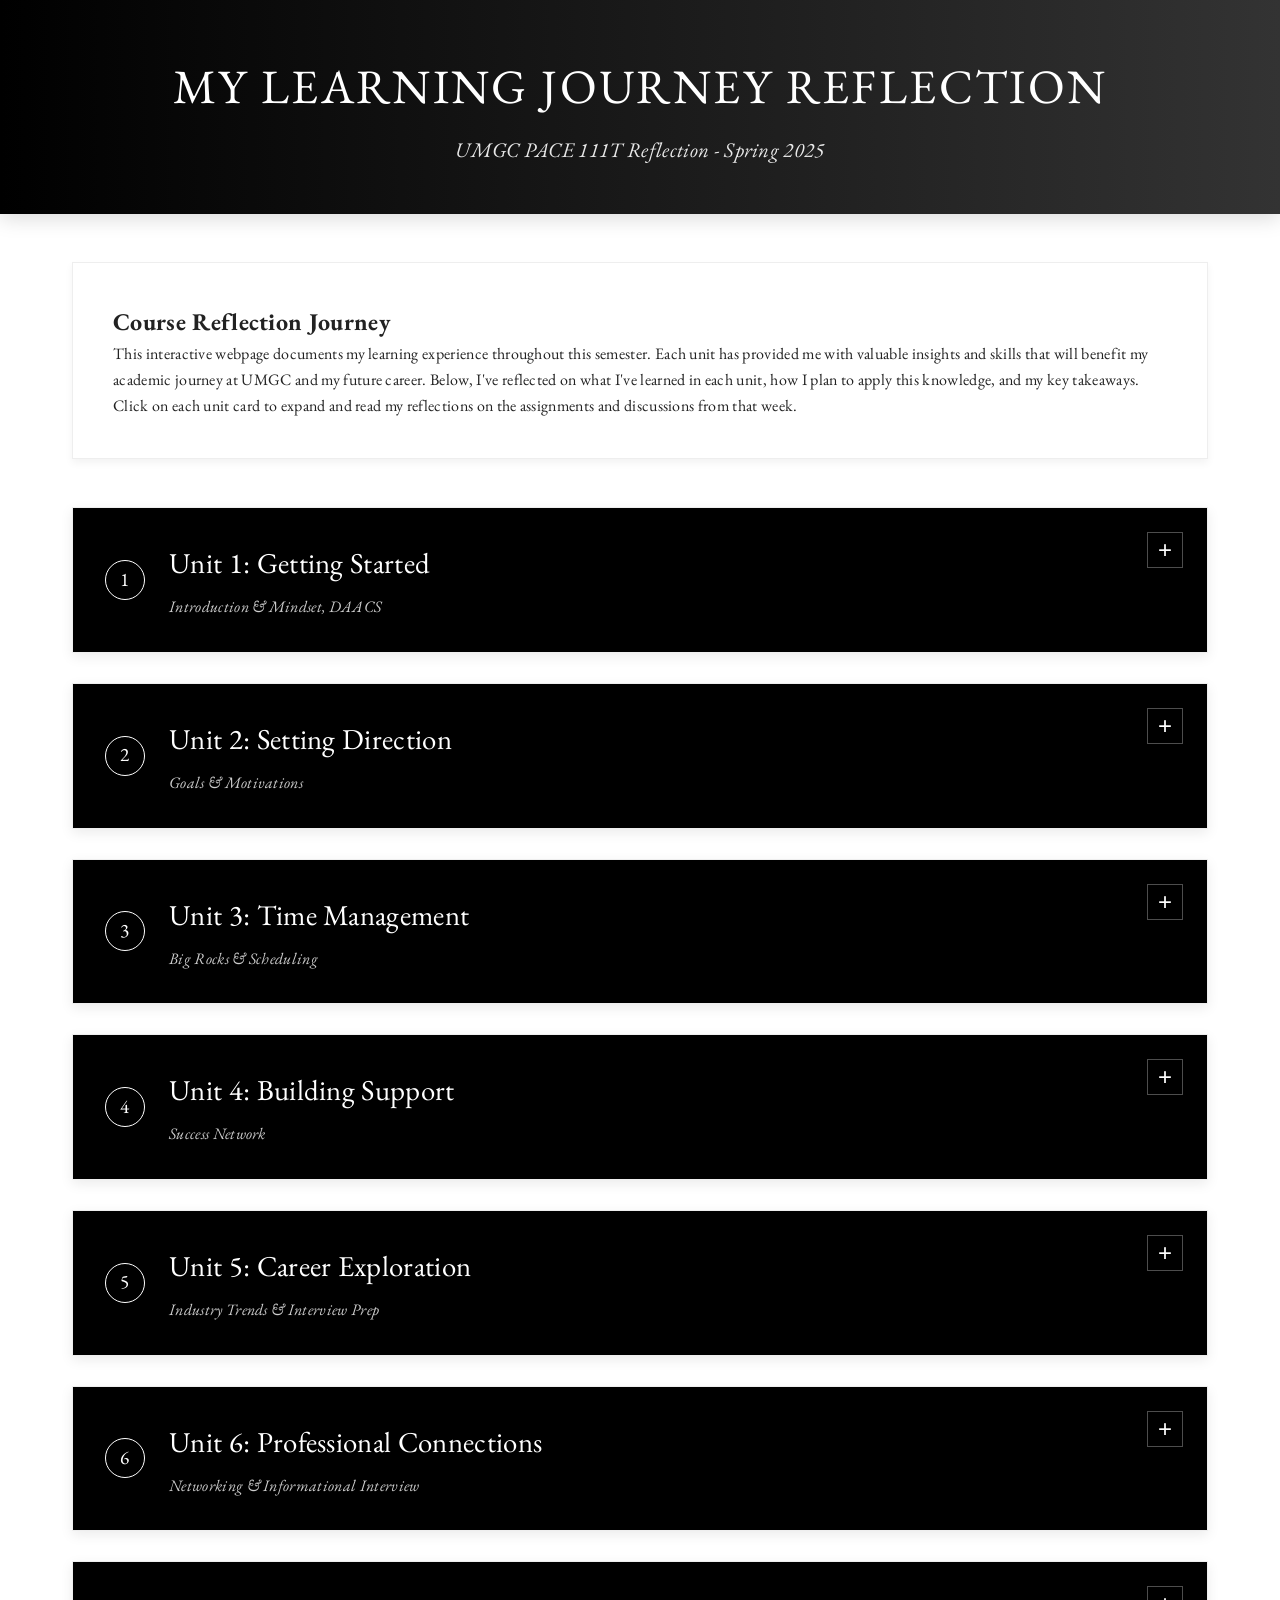
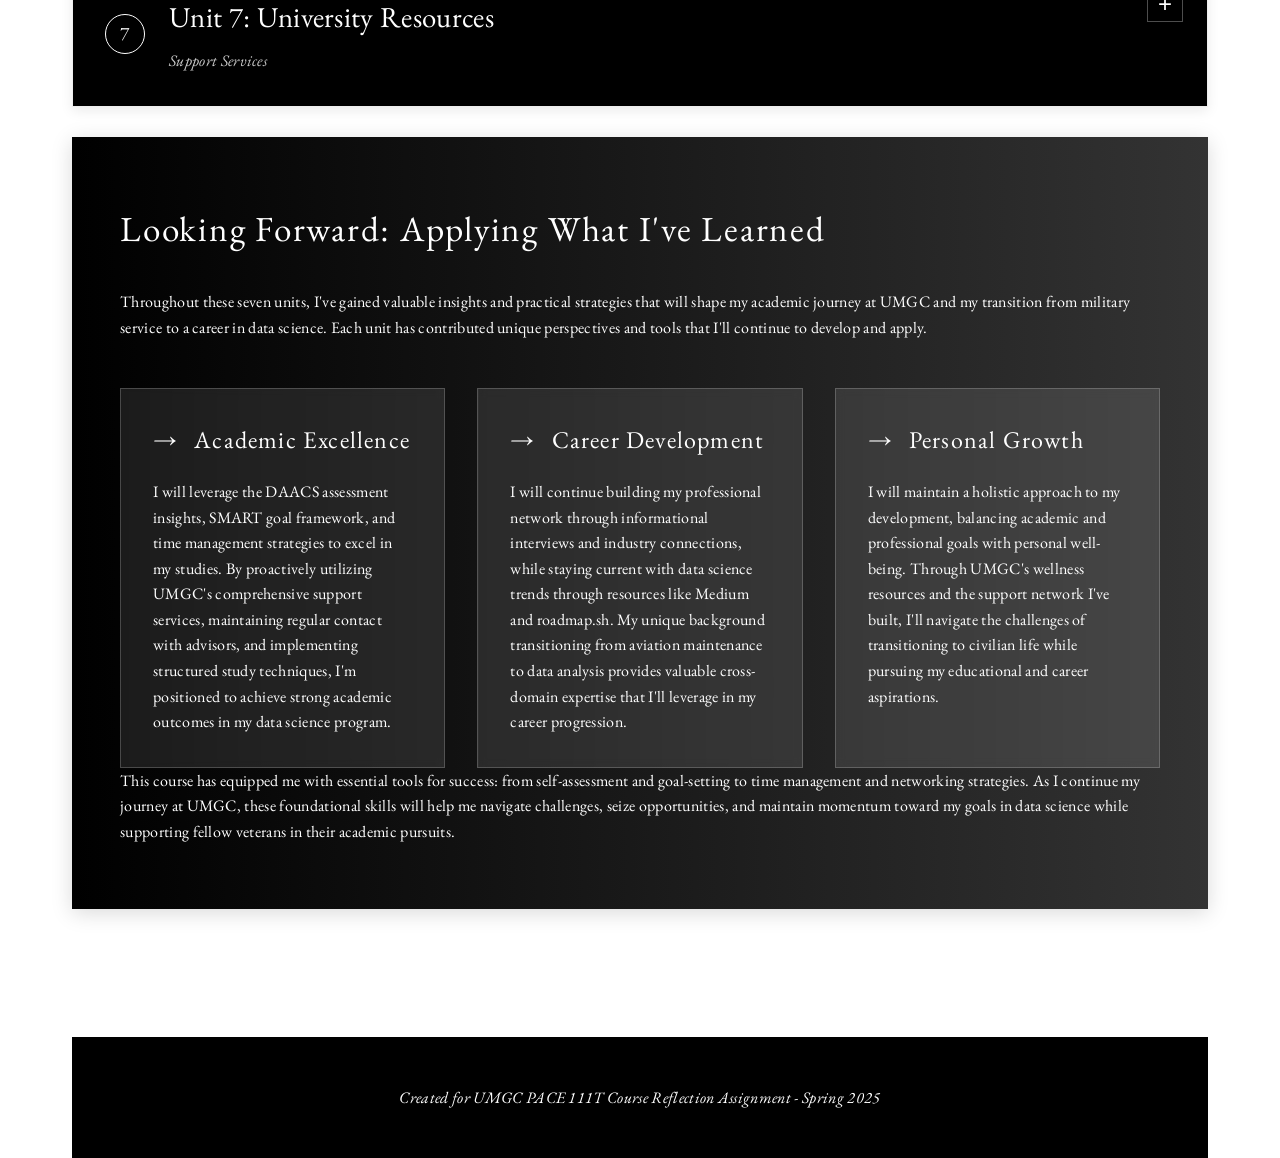
==== index.html @ e4b4580d "REWROTE UNITS 6 , 7 AND CONCLUSION" ====
<!DOCTYPE html>
<html lang="en">
<head>
    <meta charset="UTF-8">
    <meta name="viewport" content="width=device-width, initial-scale=1.0">
    <title>My Learning Journey Reflection</title>
    <link rel="stylesheet" href="styles.css">
    <link rel="stylesheet" href="https://fonts.googleapis.com/css2?family=EB+Garamond:ital,wght@0,400;0,500;0,600;1,400;1,500&display=swap">
</head>
<body>
    <header>
        <div class="container">
            <h1>My Learning Journey Reflection</h1>
            <p class="subtitle">UMGC PACE 111T Reflection - Spring 2025</p>
        </div>
    </header>
    
    <div class="container">
        <section class="intro">
            <h2>Course Reflection Journey</h2>
            <p>This interactive webpage documents my learning experience throughout this semester. Each unit has provided me with valuable insights and skills that will benefit my academic journey at UMGC and my future career. Below, I've reflected on what I've learned in each unit, how I plan to apply this knowledge, and my key takeaways.</p>
            <p>Click on each unit card to expand and read my reflections on the assignments and discussions from that week.</p>
        </section>
        
        <div class="unit-container">
            <!-- Unit 1 -->
            <div class="unit-card">
                <div class="unit-header">
                    <div class="unit-header-content">
                        <div class="unit-icon">1</div>
                        <div>
                            <h2 class="unit-title">Unit 1: Getting Started</h2>
                            <p class="unit-subtitle">Introduction & Mindset, DAACS</p>
                        </div>
                    </div>
                    <button class="unit-toggle">+</button>
                </div>
                <div class="unit-content">
                    <div class="reflection-section">
                        <h4>What Did I Learn?</h4>
                        <p>In Unit 1, I was introduced to the concept of self-regulated learning through the DAACS assessment. As a Navy veteran transitioning to civilian life and a new career as a data analyst, this assessment provided valuable insights into my learning strengths and areas for improvement. I discovered that while I excel at creating a distraction-free study environment, I face challenges with time management, help-seeking, and test anxiety.</p>
                        <p>My DAACS report highlighted how my military background influenced my approach to learning. After 23 years in the Navy as an Aviation Machinists Mate, I developed a habit of operating under pressure and prioritizing others' needs over my own. This assessment helped me understand that what worked in a high-tempo military environment might not be the most effective approach for academic success.</p>
                        <p>The mindset discussion revealed that I possess a strong growth mindset in many areas, particularly in my professional capabilities, but also showed how my background as a non-native English speaker sometimes affects my confidence in academic settings.</p>
                    </div>
                    
                    <div class="reflection-section">
                        <h4>How Will I Use This Moving Forward?</h4>
                        <p>Moving forward, I plan to leverage the DAACS assessment results as a roadmap for improving my academic strategies. Now that I understand my strengths and weaknesses, I can take specific actions to address areas needing development:</p>
                        <ul>
                            <li>For help-seeking, I'll practice overcoming my reluctance to ask questions by reminding myself that seeking assistance isn't a burden but can actually benefit both myself and others. I'll use the resources UMGC provides, such as tutoring services and the Effective Writing Center.</li>
                            <li>For time management, I'll implement structured planning using the techniques suggested in the DAACS resources, including creating consistent study schedules and prioritizing assignments based on importance and deadline.</li>
                            <li>For test anxiety, I'll utilize relaxation techniques before and during high-stress situations and focus on consistent preparation rather than last-minute cramming.</li>
                        </ul>
                    </div>
                    
                    <div class="key-takeaway">
                        <h5 class="key-takeaway-title">Key Takeaways</h5>
                        <ul>
                            <li>Self-awareness is the foundation of personal growth. The DAACS assessment provided objective feedback that helped me see patterns in my learning behaviors that I might not have recognized on my own.</li>
                            <li>My background in the Navy gave me valuable skills like problem-solving and persistence, but also created habits that may need adjustment in an academic environment.</li>
                            <li>As I mentioned in my introduction post, my approach to troubleshooting aircraft engines—breaking down complex problems into manageable parts—can be applied to my academic journey. Just as I would "take a step back, assess the situation, and figure out how everything was supposed to come together" when faced with mechanical issues, I can apply this same methodical approach to overcoming learning challenges.</li>
                            <li>The path from military service to data science represents not just a career change but an opportunity to combine my technical expertise with new academic knowledge in ways that align with my natural curiosity and problem-solving abilities.</li>
                            <li>I recognize that this self-assessment is not just about identifying weaknesses but about building on my existing strengths to create a solid foundation for success at UMGC and in my data science career.</li>
                        </ul>
                    </div>
                </div>
            </div>
            
            <!-- Unit 2 -->
            <div class="unit-card">
                <div class="unit-header">
                    <div class="unit-header-content">
                        <div class="unit-icon">2</div>
                        <div>
                            <h2 class="unit-title">Unit 2: Setting Direction</h2>
                            <p class="unit-subtitle">Goals & Motivations</p>
                        </div>
                    </div>
                    <button class="unit-toggle">+</button>
                </div>
                <div class="unit-content">
                    <div class="reflection-section">
                        <h4>What Did I Learn?</h4>
                        <p>In Unit 2, I delved into the process of setting effective goals and understanding my core motivations. Through creating SMART goals (Specific, Measurable, Achievable, Relevant, and Time-bound), I learned how to transform vague aspirations into concrete, actionable plans. This exercise helped me identify my core values—Purpose, Happiness, Wisdom, Achievement, and Creativity—which serve as the foundation for my personal and professional decisions.</p>
                        <p>I discovered that my motivation stems from multiple sources. For my academic goals, my family—particularly my wife and children—provides significant inspiration, as I want to create a better future for them. For my professional development goals, my transition from aviation mechanics to data analysis represents an opportunity to apply my existing work ethic to a new field. And for my personal growth goals, I recognized the need to invest in myself after decades of prioritizing others during my Naval service.</p>
                        <p>Creating action items for each goal taught me the importance of breaking down larger objectives into manageable steps. For instance, establishing a weekly study schedule, researching certification options, and setting up meditation reminders are all concrete actions that support my broader ambitions.</p>
                    </div>
                    
                    <div class="reflection-section">
                        <h4>How Will I Use This Moving Forward?</h4>
                        <p>Moving forward, I plan to implement the SMART goal framework for all significant objectives in my academic, professional, and personal life:</p>
                        <ul>
                            <li>I'll continue to follow the academic SMART goal of completing 18 credits toward my Data Science degree over the next 12 months, using the specific weekly planning system I established.</li>
                            <li>I'll pursue the professional development goal of completing the Google Analytics certification, dedicating three hours weekly to this endeavor to enhance my data analysis capabilities.</li>
                            <li>I'll maintain my personal growth goal of daily meditation and mindfulness reading to ensure I'm cultivating self-care practices that support my overall well-being.</li>
                        </ul>
                        <p>I'll revisit these goals regularly, perhaps monthly, to assess my progress and make adjustments as needed. The action items I created will serve as my roadmap, helping me stay on track even when faced with competing priorities.</p>
                    </div>
                    
                    <div class="key-takeaway">
                        <h5 class="key-takeaway-title">Key Takeaways</h5>
                        <ul>
                            <li>The SMART framework transforms abstract aspirations into tangible plans with clear metrics for success. This structure is particularly valuable for someone like me who is transitioning from military service—where goals were often externally imposed—to civilian life where I must set and pursue my own objectives.</li>
                            <li>My goals across different life domains are interconnected. Academic success supports career advancement, which provides for my family, while personal well-being enables sustained performance in both academic and professional areas.</li>
                            <li>The action items are just as important as the goals themselves. Without specific implementation plans, even the best-formulated goals remain unrealized. The concrete steps I outlined for each goal create accountability and a clear path forward.</li>
                            <li>My values of achievement and purpose are deeply connected to my family's well-being and my professional growth, while wisdom and happiness relate more to my personal development needs after years of service.</li>
                            <li>The transition from military to civilian life represents not just a career change but an opportunity to recalibrate my approach to goal-setting and personal development, balancing external achievements with internal growth.</li>
                        </ul>
                        <p>This unit helped me understand that effective goal-setting isn't just about determining what I want to accomplish, but about aligning those objectives with my core values and creating systematic plans for achievement.</p>
                    </div>
                </div>
            </div>
            
            <!-- Unit 3 -->
            <div class="unit-card">
                <div class="unit-header">
                    <div class="unit-header-content">
                        <div class="unit-icon">3</div>
                        <div>
                            <h2 class="unit-title">Unit 3: Time Management</h2>
                            <p class="unit-subtitle">Big Rocks & Scheduling</p>
                        </div>
                    </div>
                    <button class="unit-toggle">+</button>
                </div>
                <div class="unit-content">
                    <div class="reflection-section">
                        <h4>What Did I Learn?</h4>
                        <p>In Unit 3, I gained critical insights into how I allocate my time and learned practical strategies for prioritizing what truly matters. Through the time tracking exercise, I discovered discrepancies between how I thought I spent my time versus my actual time usage. The most revealing insights were that I spent an hour more sleeping than estimated, skipped my planned exercise hour entirely, spent one hour less with family, and devoted an hour more to schoolwork than anticipated.</p>
                        <p>This unit introduced me to the concept of "big rocks" - the most important priorities that should be placed first in our schedules before less significant tasks fill the gaps. This metaphor resonated deeply with my military experience. As I shared in my discussion post about managing multiple aircraft engine repairs during deployment, I've faced situations where identifying and focusing on "big rocks" was mission-critical. The parallel between prioritizing engine repairs on a ship and managing academic, professional, and personal commitments became clear.</p>
                        <p>I also learned practical scheduling techniques by creating a weekly calendar that visualized my time commitments. This visual representation helped me see where my time was going and identify opportunities to better align my time allocation with my stated priorities of family, schoolwork, and exercise.</p>
                    </div>
                    
                    <div class="reflection-section">
                        <h4>How Will I Use This Moving Forward?</h4>
                        <p>Moving forward, I plan to implement several strategies based on what I learned in Unit 3:</p>
                        <ul>
                            <li>I'll adjust my sleep schedule to wake up at 5 AM instead of 6 AM, freeing up an hour for exercise that I previously neglected despite identifying it as a top-three priority.</li>
                            <li>I'll expand my use of planning tools beyond just work-related Outlook scheduling to include all areas of my life, ensuring that my "big rocks" of family time, schoolwork, and exercise are scheduled first.</li>
                            <li>I'll apply the prioritization techniques I used during high-pressure military situations to my academic and personal life. Just as I strategically allocated resources when faced with multiple engine repairs, I'll focus my energy on high-impact academic tasks first, while finding ways to manage routine responsibilities efficiently.</li>
                            <li>I'll conduct regular time audits (similar to the exercise in this unit) to ensure my actual time usage aligns with my priorities, making adjustments as needed to maintain alignment between my stated values and how I spend my hours.</li>
                        </ul>
                    </div>
                    
                    <div class="key-takeaway">
                        <h5 class="key-takeaway-title">Key Takeaways</h5>
                        <ul>
                            <li>Time management isn't just about efficiency—it's about intentionality. As I wrote in my reflection, time management means "balancing priorities to ensure that I allocate my resources (primarily time and energy) in a way that aligns with both immediate responsibilities and long-term goals."</li>
                            <li>The discrepancies between estimated and actual time spent on activities reveal unconscious patterns that may work against my stated priorities. Awareness of these patterns is the first step toward meaningful change.</li>
                            <li>My military experience provided valuable lessons in prioritization that I can apply to civilian life. The strategies I used during that challenging week with multiple engine repairs—focused resource allocation, seeking external support, rescheduling less critical tasks, and efficient task management—are directly applicable to balancing academic, professional, and personal commitments.</li>
                            <li>Creating a visual schedule helps identify time blocks that aren't being used optimally and ensures that priority activities receive dedicated time slots rather than being pushed aside by urgent but less important matters.</li>
                        </ul>
                        <p>This unit reinforced that effective time management isn't about cramming more activities into each day, but about ensuring the most important responsibilities—the "big rocks"—receive the time and attention they deserve. By applying the strategic prioritization skills I developed in the military to my current civilian and academic life, I can better align my daily actions with my long-term goals.</p>
                    </div>
                </div>
            </div>
            
            <!-- Unit 4 -->
            <div class="unit-card">
                <div class="unit-header">
                    <div class="unit-header-content">
                        <div class="unit-icon">4</div>
                        <div>
                            <h2 class="unit-title">Unit 4: Building Support</h2>
                            <p class="unit-subtitle">Success Network</p>
                        </div>
                    </div>
                    <button class="unit-toggle">+</button>
                </div>
                <div class="unit-content">
                    <div class="reflection-section">
                        <h4>What Did I Learn?</h4>
                        <p>In Unit 4, I learned about the importance of building and utilizing a support network at UMGC. The assignment required me to engage with my success network partner, which highlighted the value of proactive communication and preparation when seeking academic guidance. This experience taught me that having a plan before meetings with advisors is crucial—identifying specific questions in advance helps make the interaction more productive.</p>
                        <p>I discovered the various resources available through the UMGC success network, including success coaches, military education coordinators (MECs), advisors, and program coordinators. Through my interaction with Carvarie Bennett, I learned how these professionals can provide specific guidance on academic planning, course selection, program requirements, and administrative processes like tuition payment through the Post 9/11 GI Bill.</p>
                        <p>The assignment also introduced me to the structured approach of planning, meeting, reflecting, and taking action—a methodology that can be applied not just to academic advising but to many professional interactions. Despite experiencing some initial communication challenges with scheduling my first appointment, I learned to be persistent and find alternative solutions, such as calling the 1-800 number to get my questions answered.</p>
                    </div>
                    
                    <div class="reflection-section">
                        <h4>How Will I Use This Moving Forward?</h4>
                        <p>Moving forward, I plan to implement several strategies based on what I learned in Unit 4:</p>
                        <ul>
                            <li>I'll maintain regular contact with my success network partners, scheduling check-ins at key points during each semester rather than waiting until I have urgent questions. This proactive approach will help me stay on track with my academic plan.</li>
                            <li>I'll continue preparing detailed questions before each meeting, organizing them by priority to ensure the most critical items are addressed first. As demonstrated in my assignment, having specific questions about my minor, course requirements, and summer classes led to valuable guidance.</li>
                            <li>I'll follow a similar plan-meet-reflect-action framework for other important academic and professional interactions, taking the time to document outcomes and next steps to ensure follow-through.</li>
                            <li>I'll be more assertive in following up when communication breaks down, as I did when my initial appointment wasn't confirmed. Rather than waiting and potentially missing important information, I'll take initiative to resolve issues promptly.</li>
                            <li>I'll explore additional support services mentioned during my conversation with Carvarie, such as tutoring options, which I noted as a question I wish I had asked.</li>
                        </ul>
                    </div>
                    
                    <div class="key-takeaway">
                        <h5 class="key-takeaway-title">Key Takeaways</h5>
                        <ul>
                            <li>The success network at UMGC is a valuable resource that can provide personalized guidance tailored to my specific academic needs and military background. As a veteran using the Post 9/11 GI Bill, having knowledgeable advisors who understand these specific processes is invaluable.</li>
                            <li>Preparation is essential for productive advising sessions. My list of specific questions about declaring a minor, understanding course requirements, and planning for summer classes enabled a focused conversation despite initial scheduling challenges.</li>
                            <li>Persistence pays off when navigating administrative processes. When my initial meeting didn't materialize as planned, I found alternative ways to get my questions answered rather than simply waiting for a response.</li>
                            <li>The detailed follow-up actions I outlined in my assignment—such as reviewing emails about minors, evaluating options based on career goals, and systematically selecting courses—demonstrate the importance of converting advice into concrete steps.</li>
                            <li>Even well-planned interactions can have gaps. By reflecting on what questions I wished I had asked (about tutoring and strategies for staying focused during virtual classes), I learned to continuously improve my approach to seeking support.</li>
                        </ul>
                        <p>This unit reinforced that academic success isn't solely an individual endeavor but is enhanced through strategic engagement with the university's support systems. By understanding how to effectively tap into these resources, I can navigate my educational journey more confidently and efficiently.</p>
                    </div>
                </div>
            </div>
            
            <!-- Unit 5 -->
            <div class="unit-card">
                <div class="unit-header">
                    <div class="unit-header-content">
                        <div class="unit-icon">5</div>
                        <div>
                            <h2 class="unit-title">Unit 5: Career Exploration</h2>
                            <p class="unit-subtitle">Industry Trends & Interview Prep</p>
                        </div>
                    </div>
                    <button class="unit-toggle">+</button>
                </div>
                <div class="unit-content">
                    <div class="reflection-section">
                        <h4>What Did I Learn?</h4>
                        <p>In Unit 5, I gained valuable insights into the current landscape of the data science field and learned effective strategies for preparing for professional networking conversations. The assignment required me to use both AI tools and traditional internet research to identify trends in my industry, which revealed the growing importance of AI and machine learning, automation and augmented analytics, and data governance and ethics within the field of data science.</p>
                        <p>This research process taught me how to critically evaluate information from different sources. By comparing AI-generated content with information from reputable websites like Coursera, GeeksforGeeks, and Litslink, I learned to identify both similarities and differences in how trends are presented. This comparative analysis helped me develop a more nuanced understanding of my field and recognize potential biases or gaps in any single information source.</p>
                        <p>Through the discussion post, I explored the value of informational interviews for career development. I learned to strategically select interview candidates who can provide insights aligned with my career transition goals—in this case, moving from my current role as a Data Analyst to becoming a Data Scientist. By identifying Chris Davis, my current supervisor and VP at VTG Defense's V-22 Modernization Group, I recognized the importance of leveraging existing connections who can provide both industry knowledge and personalized guidance.</p>
                        <p>The preparation process taught me to anticipate challenges and develop strategies to navigate complex conversations effectively. I learned that even when interviewing someone who isn't in my target role (Chris is not a Data Scientist), their strategic insights and industry experience can still provide valuable perspective for my career development.</p>
                    </div>
                    
                    <div class="reflection-section">
                        <h4>How Will I Use This Moving Forward?</h4>
                        <p>Moving forward, I plan to implement several strategies based on what I learned in Unit 5:</p>
                        <ul>
                            <li>I'll regularly research industry trends using multiple sources, including both AI tools and credible industry publications, to stay current in the rapidly evolving field of data science. This will help me identify emerging skills I need to develop, such as the advanced programming and machine learning techniques highlighted in my research.</li>
                            <li>I'll cultivate my professional network by conducting informational interviews with individuals who can provide different perspectives on data science—both technical experts and strategic leaders. The questions I developed about transitioning from data analyst to data scientist will serve as starting points for these conversations.</li>
                            <li>I'll create a skills development plan that aligns with the industry trends I identified, focusing on AI and machine learning, automation and analytics, and data governance and ethics. This will help me prepare for my desired career transition.</li>
                            <li>I'll develop a more comprehensive preparation strategy for professional conversations, researching the background and projects of individuals before meetings to ask informed questions that demonstrate genuine interest and create meaningful dialogue.</li>
                            <li>I'll practice balancing technical questions with strategic discussions when speaking with leaders who may not have technical expertise in data science but can provide valuable insights on its business applications.</li>
                        </ul>
                    </div>
                    
                    <div class="key-takeaway">
                        <h5 class="key-takeaway-title">Key Takeaways</h5>
                        <ul>
                            <li>The field of data science is rapidly evolving, with AI, machine learning, and data ethics emerging as critical areas of focus. To remain competitive, I need to continuously update my skills and knowledge in these domains.</li>
                            <li>Information from different sources can vary in focus and depth, making it essential to consult multiple resources when researching industry trends. The differences I found between AI-generated content and internet research highlighted the importance of a well-rounded approach to gathering information.</li>
                            <li>Strategic networking is crucial for career transitions. As I noted in my discussion post, even though Chris Davis isn't a Data Scientist, his leadership experience and strategic insights make him a valuable resource for understanding how data science principles are applied at an organizational level.</li>
                            <li>Preparation is key to successful informational interviews. As I identified in my reflection, researching the interviewee's background and projects beforehand demonstrates genuine interest and facilitates meaningful dialogue.</li>
                            <li>Career development requires both technical skill-building and strategic networking. The questions I developed for my informational interview—focusing on additional skills to develop and experiences that would enhance my portfolio—reflect this dual approach.</li>
                        </ul>
                        <p>This unit has equipped me with practical tools for researching my field and preparing for professional conversations that will support my career transition from Data Analyst to Data Scientist, building on my unique background as a Navy veteran who transitioned from aircraft mechanics to data analysis.</p>
                    </div>
                </div>
            </div>
            
            <!-- Unit 6 -->
            <div class="unit-card">
                <div class="unit-header">
                    <div class="unit-header-content">
                        <div class="unit-icon">6</div>
                        <div>
                            <h2 class="unit-title">Unit 6: Professional Connections</h2>
                            <p class="unit-subtitle">Networking & Informational Interview</p>
                        </div>
                    </div>
                    <button class="unit-toggle">+</button>
                </div>
                <div class="unit-content">
                    <div class="reflection-section">
                        <h4>What Did I Learn?</h4>
                        <p>In Unit 6, I gained valuable insights into the power of professional networking and the importance of effective teamwork. Through my informational interview with David Light, Technical Director for the Advanced Programs Group at VTG Defense, I experienced firsthand how networking can create unexpected opportunities. What began as a planned interview with my supervisor, Chris Davis, transformed into a connection with a machine learning expert whose expertise aligned perfectly with my career aspirations in data science.</p>
                        <p>This experience taught me the importance of flexibility and authenticity in professional conversations. When my carefully prepared questions suddenly seemed irrelevant for my new interviewee, I learned to adapt quickly by sharing my own journey—from my 23 years as a Navy aircraft mechanic to my nine-month experience as a data analyst. This personal sharing created a foundation for a genuine connection that transformed a scheduled 20-minute interview into an engaging and informative conversation about tools, processes, and career development.</p>
                        <p>The unit's focus on teamwork resonated strongly with my military experience. In my discussion post about the multinational military exercise in Hawaii, I reflected on how our diverse team of aircraft maintainers—each with different technical specialties—collaborated to replace a reduction gearbox while simultaneously handling an unexpected fuel leak. This challenging situation highlighted how effective teamwork requires breaking complex tasks into manageable steps, building confidence through progressive skill development, and maintaining clear communication throughout the process.</p>
                        <p>I learned that similar principles apply to both military teamwork and professional networking: building trust, adapting to unexpected situations, sharing knowledge across traditional boundaries, and focusing on a common goal. Just as I guided my maintenance team through complex repairs by starting with small confidence-building tasks, I found that my networking conversation with David was most productive when we established common ground before delving into specialized topics.</p>
                    </div>
                    
                    <div class="reflection-section">
                        <h4>How Will I Use This Moving Forward?</h4>
                        <p>Moving forward, I plan to implement several strategies based on what I learned in Unit 6:</p>
                        <ul>
                            <li>I'll approach networking with greater flexibility and openness, recognizing that the most valuable connections may emerge unexpectedly. My experience with David showed how a conversation can evolve beyond its initial purpose into something more valuable when both parties are genuinely engaged.</li>
                            <li>I'll utilize the resources David recommended—particularly Medium for staying current with industry developments and roadmap.sh for structured learning paths—to continue developing my technical skills in data science and machine learning.</li>
                            <li>I'll apply the teamwork principles from my military experience to professional settings, particularly the approach of building confidence through progressive skill development and maintaining clear communication during complex projects.</li>
                            <li>I'll be more intentional about seeking mentorship relationships, as my conversation with David demonstrated how much can be learned from someone with expertise in my desired career path. His insights about balancing technical knowledge with strong communication skills will guide my professional development.</li>
                            <li>I'll leverage my unique background transitioning from aircraft maintenance to data analysis as a strength when networking, as this unconventional path provides me with diverse perspectives that can be valuable in collaborative environments.</li>
                        </ul>
                    </div>
                    
                    <div class="key-takeaway">
                        <h5 class="key-takeaway-title">Key Takeaways</h5>
                        <ul>
                            <li>The most valuable professional connections often develop organically. While preparation is important, being adaptable and authentic in the moment can transform a structured interview into a meaningful mentoring relationship, as happened with David Light.</li>
                            <li>Technical expertise alone is insufficient for career success. Both my informational interview and team leadership experience highlighted that communication skills, strategic thinking, and the ability to explain complex concepts in understandable terms are equally important.</li>
                            <li>Cross-domain knowledge can be a significant advantage. As I noted in my discussion post, teaching aircraft maintainers from different specialties to work on engine components built their confidence and expanded their capabilities. Similarly, my conversation with David revealed how my mechanical background provides a unique perspective that can be valuable in data science.</li>
                            <li>Continuous learning is essential in rapidly evolving fields. David's emphasis on staying current through resources like Medium reinforced the importance of ongoing education beyond formal degree programs.</li>
                            <li>Successful teamwork and networking share common foundations: trust, clear communication, shared goals, and mutual respect. Whether coordinating a complex aircraft repair or building a professional relationship, these elements create an environment where collaboration can flourish.</li>
                        </ul>
                        <p>This unit reinforced that professional success is not achieved in isolation but through meaningful connections with others and effective collaboration. My experiences in both military teamwork and professional networking have provided me with a strong foundation for building relationships that will support my career transition and ongoing growth in the field of data science.</p>
                    </div>
                </div>
            </div>
            
            <!-- Unit 7 -->
            <div class="unit-card">
                <div class="unit-header">
                    <div class="unit-header-content">
                        <div class="unit-icon">7</div>
                        <div>
                            <h2 class="unit-title">Unit 7: University Resources</h2>
                            <p class="unit-subtitle">Support Services</p>
                        </div>
                    </div>
                    <button class="unit-toggle">+</button>
                </div>
                <div class="unit-content">
                    <div class="reflection-section">
                        <h4>What Did I Learn?</h4>
                        <p>In Unit 7, I deepened my understanding of the comprehensive support system available at UMGC and learned how to strategically utilize these resources to enhance my academic journey. Through researching and writing about the Success Network, Wellness Resources, and Tutoring Services, I gained valuable insights into how these services can address different dimensions of student needs—from academic guidance to mental well-being and specialized subject matter support.</p>
                        <p>I discovered that the Success Network functions as a central hub connecting students with various academic support services, providing a structured way to communicate with instructors and advisors when facing challenges. My previous interactions with this service had already demonstrated its practical value in maintaining academic momentum, but the assignment helped me articulate more clearly how it serves as a foundation for student success.</p>
                        <p>The unit also highlighted the importance of wellness resources, particularly for students like myself who are transitioning from military to civilian life. I learned that UMGC provides access to mental health professionals who understand the unique challenges faced by veterans, offering support for managing stress during exam periods, adjusting to new civilian routines, and balancing academic demands with major life transitions.</p>
                        <p>Additionally, I gained a more comprehensive understanding of UMGC's Tutoring Services and how they can be strategically utilized for challenging subjects in my data science program. The research for this assignment helped me anticipate future academic challenges in advanced statistics and programming concepts, and plan how to leverage subject matter experts through one-on-one tutoring sessions.</p>
                    </div>
                    
                    <div class="reflection-section">
                        <h4>How Will I Use This Moving Forward?</h4>
                        <p>Moving forward, I plan to implement several strategies based on what I learned in Unit 7:</p>
                        <ul>
                            <li>I'll proactively engage with the Success Network at strategic points throughout each semester—not just when problems arise. This might include scheduling regular check-ins with my advisor to ensure I'm on track with my academic plan and career goals in data science.</li>
                            <li>I'll incorporate wellness practices into my regular routine, utilizing UMGC's Wellness Resources during potentially stressful periods like midterms and finals. Recognizing that my transition from military to civilian life presents unique challenges, I'll view mental health support as an essential component of academic success.</li>
                            <li>I'll create a tutoring plan for challenging courses in my data science program, identifying in advance which subjects might require additional support. Rather than waiting until I'm struggling with complex programming or statistical concepts, I'll schedule tutoring sessions early in the semester to build a strong foundation.</li>
                            <li>I'll maintain a comprehensive list of all available support services with contact information and access procedures, ensuring I can quickly connect with the right resource when needs arise.</li>
                            <li>I'll share information about these resources with fellow student veterans, recognizing that many might not be aware of the specialized support available for those transitioning from military service to academic life.</li>
                        </ul>
                    </div>
                    
                    <div class="key-takeaway">
                        <h5 class="key-takeaway-title">Key Takeaways</h5>
                        <ul>
                            <li>Support services at UMGC are designed to address the whole student experience—academic, personal, and professional. By understanding how these services complement each other, I can create a comprehensive support system tailored to my specific needs as a veteran pursuing a data science degree.</li>
                            <li>Proactive engagement with support services is more effective than reactive usage. Planning ahead for challenging courses, anticipated stress periods, or major transitions allows me to leverage these resources strategically rather than only in crisis situations.</li>
                            <li>The transition from military to civilian life presents unique challenges that extend beyond academics. UMGC's Wellness Resources acknowledge this reality and provide specialized support that recognizes the distinct experiences of veteran students.</li>
                            <li>As I progress into more advanced technical courses in my data science program, the availability of specialized tutoring will become increasingly important. Having subject matter experts to consult about complex programming and statistical concepts will be crucial for maintaining academic excellence.</li>
                            <li>Support services not only help address immediate challenges but also build long-term skills for success. Whether through improving study techniques, developing stress management strategies, or mastering technical concepts, these resources contribute to both present academic performance and future professional capabilities.</li>
                        </ul>
                        <p>This unit reinforced that seeking support is not a sign of weakness but a strategic approach to academic success. By understanding and utilizing the comprehensive resources available at UMGC, I can navigate challenges more effectively and maximize my potential as I pursue my data science degree and transition to civilian professional life.</p>
                    </div>
                </div>
            </div>
        
        <section class="conclusion">
            <h2>Looking Forward: Applying What I've Learned</h2>
            <p>Throughout these seven units, I've gained valuable insights and practical strategies that will shape my academic journey at UMGC and my transition from military service to a career in data science. Each unit has contributed unique perspectives and tools that I'll continue to develop and apply.</p>
            
            <div class="future-goals">
                <div class="goal-card">
                    <h3 class="goal-title">Academic Excellence</h3>
                    <p>I will leverage the DAACS assessment insights, SMART goal framework, and time management strategies to excel in my studies. By proactively utilizing UMGC's comprehensive support services, maintaining regular contact with advisors, and implementing structured study techniques, I'm positioned to achieve strong academic outcomes in my data science program.</p>
                </div>
                
                <div class="goal-card">
                    <h3 class="goal-title">Career Development</h3>
                    <p>I will continue building my professional network through informational interviews and industry connections, while staying current with data science trends through resources like Medium and roadmap.sh. My unique background transitioning from aviation maintenance to data analysis provides valuable cross-domain expertise that I'll leverage in my career progression.</p>
                </div>
                
                <div class="goal-card">
                    <h3 class="goal-title">Personal Growth</h3>
                    <p>I will maintain a holistic approach to my development, balancing academic and professional goals with personal well-being. Through UMGC's wellness resources and the support network I've built, I'll navigate the challenges of transitioning to civilian life while pursuing my educational and career aspirations.</p>
                </div>
            </div>

            <p class="final-reflection">This course has equipped me with essential tools for success: from self-assessment and goal-setting to time management and networking strategies. As I continue my journey at UMGC, these foundational skills will help me navigate challenges, seize opportunities, and maintain momentum toward my goals in data science while supporting fellow veterans in their academic pursuits.</p>
        </section>
    </div>
    
    <footer>
        <div class="container">
            <p>Created for UMGC PACE 111T Course Reflection Assignment - Spring 2025</p>
        </div>
    </footer>
    
    <script src="script.js"></script>
</body>
</html>
---- styles.css ----
:root {
    --primary-color: #000000;
    --secondary-color: #333333;
    --highlight-color: #666666;
    --light-color: #f9f9f9;
    --text-color: #222222;
    --transition: all 0.5s cubic-bezier(0.25, 0.1, 0.25, 1);
}

* {
    margin: 0;
    padding: 0;
    box-sizing: border-box;
}

body {
    font-family: 'EB Garamond', 'Garamond', Georgia, 'Times New Roman', Times, serif;
    line-height: 1.6;
    color: var(--text-color);
    background-color: white;
    overflow-x: hidden;
    letter-spacing: 0.02em;
}

header {
    background: linear-gradient(to right, var(--primary-color), var(--secondary-color));
    color: white;
    padding: 3rem 0;
    text-align: center;
    margin-bottom: 3rem;
    box-shadow: 0 4px 20px rgba(0, 0, 0, 0.15);
}

h1 {
    font-size: 3rem;
    margin-bottom: 0.5rem;
    font-weight: 400;
    letter-spacing: 0.05em;
    text-transform: uppercase;
    position: relative;
    display: inline-block;
    transition: var(--transition);
}

h1::after {
    content: '';
    position: absolute;
    width: 0;
    height: 2px;
    bottom: -5px;
    left: 50%;
    background-color: white;
    transition: all 0.5s ease;
}

header:hover h1 {
    transform: translateY(-5px);
    letter-spacing: 0.08em;
}

header:hover h1::after {
    width: 100%;
    left: 0;
}

.subtitle {
    font-size: 1.3rem;
    font-weight: 300;
    opacity: 0.9;
    font-style: italic;
}

.container {
    max-width: 1200px;
    margin: 0 auto;
    padding: 0 2rem;
}

.intro {
    background-color: white;
    padding: 2.5rem;
    border-radius: 0;
    box-shadow: 0 4px 8px rgba(0, 0, 0, 0.05);
    margin-bottom: 3rem;
    border: 1px solid #eee;
}

.unit-container {
    display: flex;
    flex-direction: column;
    gap: 30px;
    margin-bottom: 4rem;
}

.unit-card {
    width: 100%;
    background-color: white;
    border-radius: 0;
    overflow: hidden;
    box-shadow: 0 4px 12px rgba(0, 0, 0, 0.08);
    transition: var(--transition);
    transform: translateY(0);
    cursor: pointer;
    border: 1px solid #eee;
}

.unit-card:hover {
    transform: translateY(-8px);
    box-shadow: 0 15px 30px rgba(0, 0, 0, 0.12);
}

.unit-header {
    background: var(--primary-color);
    color: white;
    padding: 2rem;
    position: relative;
}

.unit-title {
    font-size: 1.8rem;
    margin-bottom: 0.5rem;
    font-weight: 400;
    position: relative;
    display: inline-block;
    transition: var(--transition);
}

.unit-title::after {
    content: '';
    position: absolute;
    width: 0;
    height: 1px;
    bottom: -3px;
    left: 0;
    background-color: white;
    transition: width 0.4s ease;
}

.unit-header:hover .unit-title {
    transform: translateX(10px);
    letter-spacing: 0.03em;
}

.unit-header:hover .unit-title::after {
    width: 100%;
}

.unit-subtitle {
    font-size: 1rem;
    opacity: 0.8;
    font-style: italic;
}

.unit-content {
    padding: 2rem;
    display: none;
    max-height: 0;
    overflow: hidden;
    transition: max-height 0.6s ease-in-out, padding 0.6s ease-in-out;
}

.unit-content.active {
    display: block;
    max-height: 1500px;
    padding: 2rem;
}

.unit-content h3 {
    margin-bottom: 1.2rem;
    color: var(--secondary-color);
    font-weight: 500;
}

.reflection-section {
    margin-bottom: 2rem;
}

.reflection-section h4 {
    display: inline-block;
    padding: 0.4rem 1rem;
    background-color: var(--light-color);
    border-radius: 0;
    margin-bottom: 1rem;
    font-weight: 500;
    letter-spacing: 0.05em;
    position: relative;
    transition: var(--transition);
    overflow: hidden;
}

.reflection-section h4::before {
    content: '';
    position: absolute;
    top: 0;
    left: -100%;
    width: 100%;
    height: 100%;
    background: rgba(0, 0, 0, 0.05);
    transition: var(--transition);
}

.reflection-section h4:hover {
    transform: translateX(5px);
}

.reflection-section h4:hover::before {
    left: 0;
}

.key-takeaway {
    background-color: rgba(0, 0, 0, 0.02);
    border-left: 2px solid var(--secondary-color);
    padding: 1.5rem;
    margin-top: 2rem;
    font-style: italic;
}

.key-takeaway-title {
    color: var(--secondary-color);
    font-weight: 600;
    margin-bottom: 0.8rem;
    font-style: normal;
}

.conclusion {
    background: linear-gradient(to right, var(--primary-color), var(--secondary-color));
    color: white;
    padding: 4rem 3rem;
    border-radius: 0;
    margin-bottom: 4rem;
    box-shadow: 0 4px 20px rgba(0, 0, 0, 0.15);
}

.conclusion h2 {
    margin-bottom: 2rem;
    font-size: 2.2rem;
    font-weight: 400;
    letter-spacing: 0.05em;
    position: relative;
    display: inline-block;
    transition: var(--transition);
}

.conclusion h2::before,
.conclusion h2::after {
    content: '';
    position: absolute;
    height: 2px;
    bottom: -10px;
    background-color: white;
    transition: var(--transition);
}

.conclusion h2::before {
    width: 0;
    left: 0;
}

.conclusion h2::after {
    width: 0;
    right: 0;
}

.conclusion:hover h2 {
    transform: translateY(-5px);
}

.conclusion:hover h2::before,
.conclusion:hover h2::after {
    width: 50%;
}

.future-goals {
    display: flex;
    flex-wrap: wrap;
    gap: 2rem;
    margin-top: 3rem;
}

.goal-card {
    flex: 1 1 320px;
    background-color: rgba(255, 255, 255, 0.1);
    padding: 2rem;
    border-radius: 0;
    backdrop-filter: blur(5px);
    transition: var(--transition);
    border: 1px solid rgba(255, 255, 255, 0.2);
    position: relative;
    overflow: hidden;
}

.goal-card::before {
    content: '';
    position: absolute;
    top: 0;
    left: 0;
    width: 100%;
    height: 100%;
    background: rgba(255, 255, 255, 0.05);
    transform: translateX(-100%);
    transition: transform 0.5s ease-out;
    z-index: 0;
}

.goal-card:hover {
    background-color: rgba(255, 255, 255, 0.15);
    transform: translateY(-5px);
    box-shadow: 0 10px 20px rgba(0, 0, 0, 0.15);
}

.goal-card:hover::before {
    transform: translateX(0);
}

.goal-card p {
    position: relative;
    z-index: 1;
}

.goal-card:hover .goal-title {
    transform: translateX(10px);
    color: white;
    font-weight: 500;
}

.goal-card:hover .goal-title::before {
    transform: scale(1.5) translateX(-5px);
}

.goal-title {
    font-size: 1.5rem;
    font-weight: 400;
    margin-bottom: 1.2rem;
    display: flex;
    align-items: center;
    letter-spacing: 0.05em;
    position: relative;
    transition: var(--transition);
}

.goal-title::before {
    content: "→";
    margin-right: 1rem;
    color: white;
    transition: var(--transition);
}

.goal-card:hover .goal-title {
    transform: translateX(10px);
}

.goal-card:hover .goal-title::before {
    transform: translateX(-5px) scale(1.2);
}

footer {
    text-align: center;
    padding: 3rem 0;
    background-color: var(--primary-color);
    color: white;
    font-style: italic;
}

.unit-toggle {
    position: absolute;
    top: 1.5rem;
    right: 1.5rem;
    background: transparent;
    border: 1px solid rgba(255, 255, 255, 0.3);
    color: white;
    cursor: pointer;
    font-size: 1.5rem;
    width: 36px;
    height: 36px;
    display: flex;
    align-items: center;
    justify-content: center;
    transition: var(--transition);
}

.unit-toggle:hover {
    background-color: rgba(255, 255, 255, 0.1);
}

.unit-icon {
    display: block;
    width: 40px;
    height: 40px;
    background-color: transparent;
    border: 1px solid white;
    border-radius: 50%;
    display: flex;
    align-items: center;
    justify-content: center;
    margin-right: 1.5rem;
    transition: var(--transition);
    font-size: 1.2rem;
}

.unit-card:hover .unit-icon {
    background-color: white;
    color: var(--primary-color);
}

.unit-header-content {
    display: flex;
    align-items: center;
}

.assignment-list {
    list-style-type: none;
    margin-top: 0.5rem;
}

.assignment-list li {
    padding: 0.8rem 0;
    border-bottom: 1px solid #eee;
}

.assignment-list li:last-child {
    border-bottom: none;
}

/* Add a subtle animation for card expansion */
@keyframes fadeIn {
    from { opacity: 0; transform: translateY(-10px); }
    to { opacity: 1; transform: translateY(0); }
}

.unit-content.active {
    animation: fadeIn 0.5s ease-out forwards;
}

@media (max-width: 768px) {
    header {
        padding: 2rem 0;
    }
    
    h1 {
        font-size: 2.2rem;
    }
    
    .container {
        padding: 0 1.5rem;
    }
    
    .unit-card {
        flex: 1 1 100%;
    }
    
    .conclusion {
        padding: 3rem 2rem;
    }
}
.reflection-section ul,
.key-takeaway ul {
    list-style-position: inside;
    margin: 1rem 0;
    padding-left: 1.5rem;
}

.reflection-section li,
.key-takeaway li {
    margin-bottom: 0.8rem;
    line-height: 1.6;
    position: relative;
    padding-left: 0.5rem;
}

.key-takeaway ul {
    list-style: none; /* Remove default bullets */
    padding-left: 1.5rem;
    margin: 1rem 0;
}

.key-takeaway ul li {
    position: relative;
    padding-left: 1.5rem;
    margin-bottom: 0.8rem;
}

.key-takeaway ul li::before {
    content: "•";
    color: var(--secondary-color);
    position: absolute;
    left: 0;
    font-weight: bold;
}
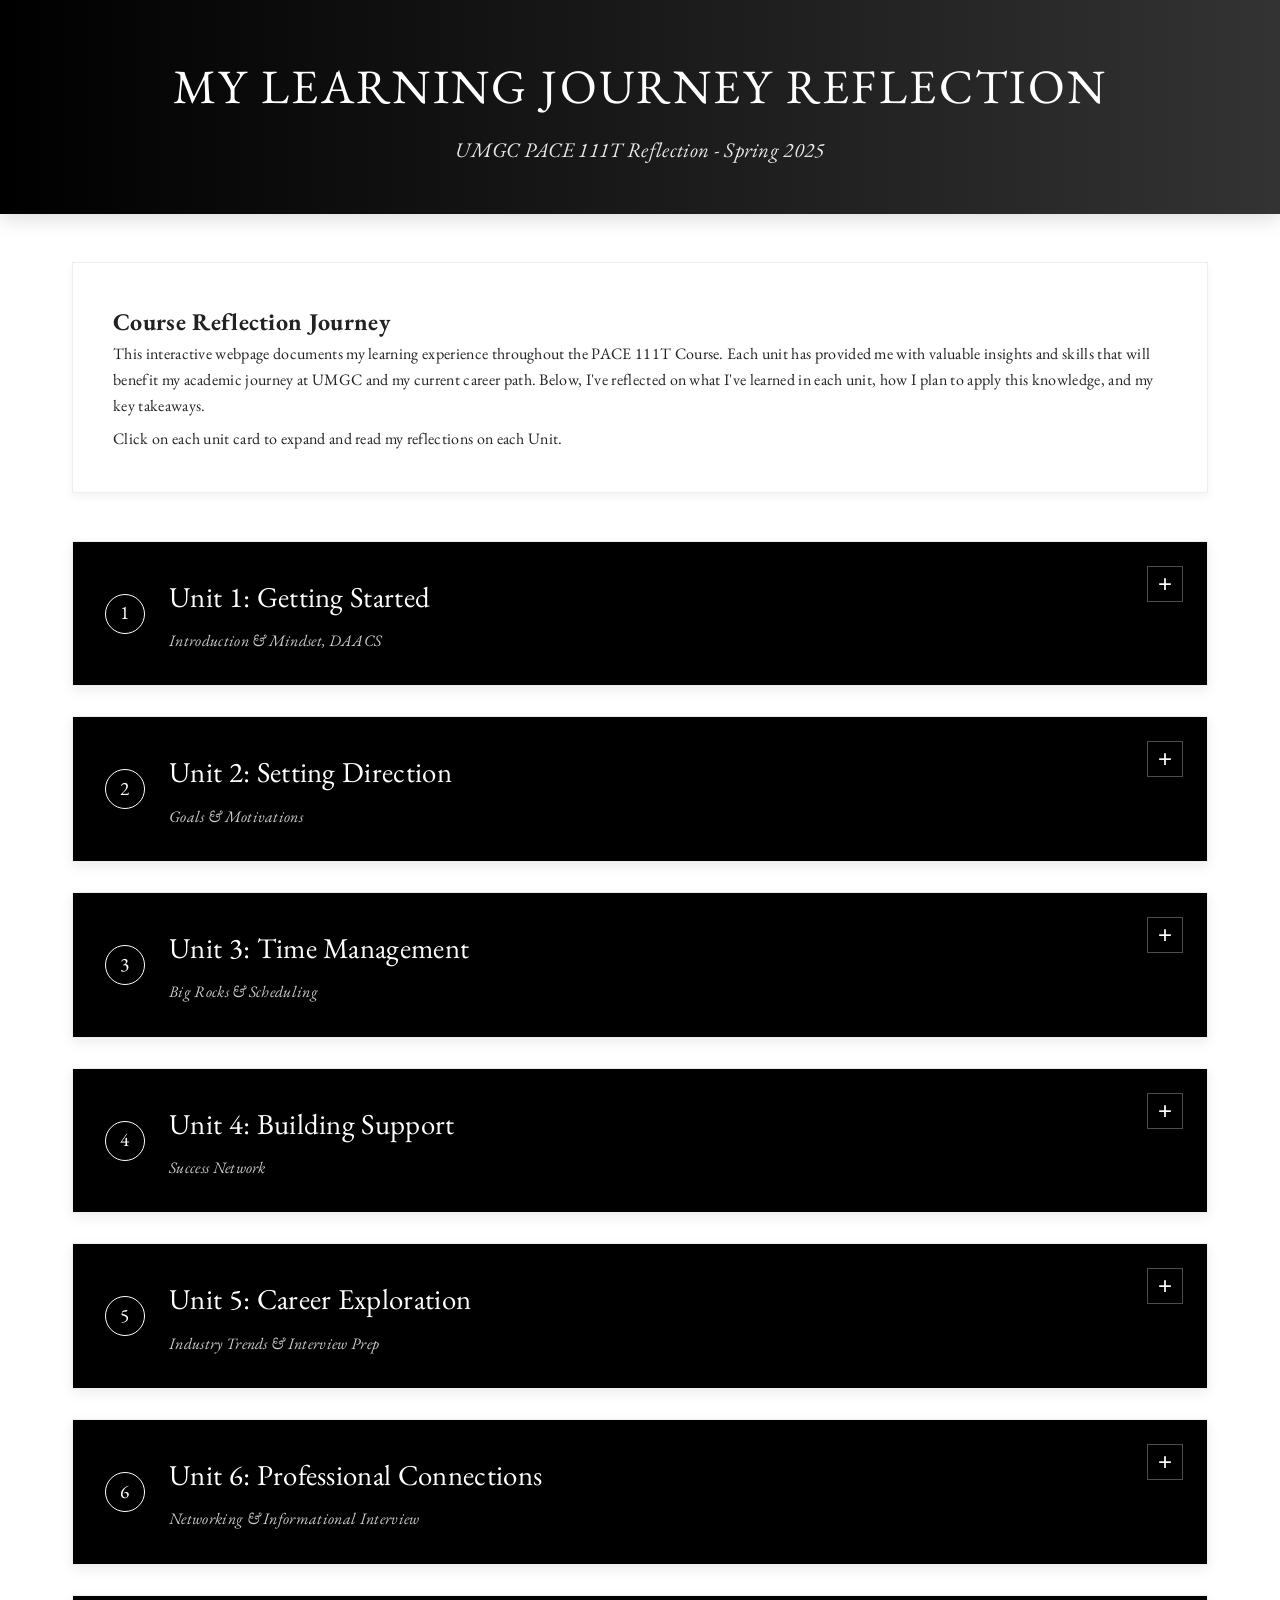
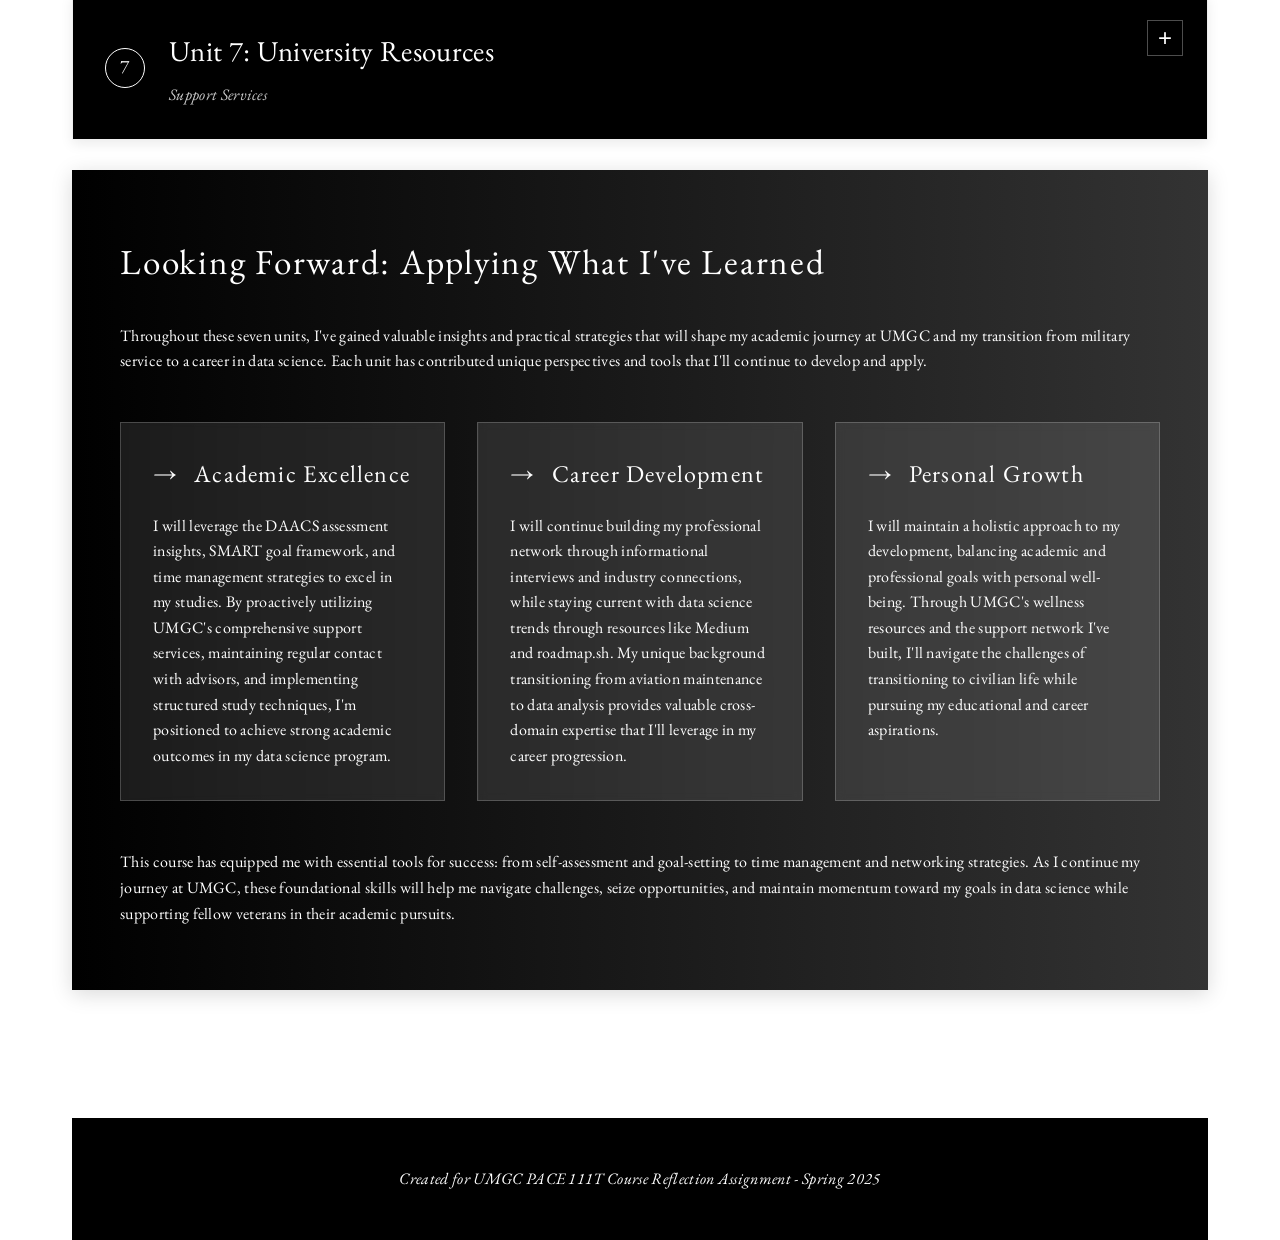
==== commit c15dfd67: "Update index.html" ====
--- a/index.html
+++ b/index.html
@@ -18,8 +18,8 @@
     <div class="container">
         <section class="intro">
             <h2>Course Reflection Journey</h2>
-            <p>This interactive webpage documents my learning experience throughout this semester. Each unit has provided me with valuable insights and skills that will benefit my academic journey at UMGC and my future career. Below, I've reflected on what I've learned in each unit, how I plan to apply this knowledge, and my key takeaways.</p>
-            <p>Click on each unit card to expand and read my reflections on the assignments and discussions from that week.</p>
+            <p>This interactive webpage documents my learning experience throughout the PACE 111T Course. Each unit has provided me with valuable insights and skills that will benefit my academic journey at UMGC and my current career path. Below, I've reflected on what I've learned in each unit, how I plan to apply this knowledge, and my key takeaways.</p>
+            <p>Click on each unit card to expand and read my reflections on each Unit.</p>
         </section>
         
         <div class="unit-container">
@@ -375,4 +375,4 @@
     
     <script src="script.js"></script>
 </body>
-</html>+</html>
--- a/styles.css
+++ b/styles.css
@@ -63,6 +63,14 @@
     left: 0;
 }
 
+p {
+    margin-bottom: .5rem;
+}
+
+p:last-child {
+    margin-bottom: 0;
+}
+
 .subtitle {
     font-size: 1.3rem;
     font-weight: 300;
@@ -154,15 +162,41 @@
 .unit-content {
     padding: 2rem;
     display: none;
-    max-height: 0;
-    overflow: hidden;
-    transition: max-height 0.6s ease-in-out, padding 0.6s ease-in-out;
+    height: auto;
+    overflow: visible;
+    transition: all 0.6s ease-in-out;
 }
 
 .unit-content.active {
     display: block;
-    max-height: 1500px;
+    height: auto;
     padding: 2rem;
+}
+
+/* Update mobile styles */
+@media screen and (max-width: 768px) {
+    .unit-card {
+        margin-bottom: 1.5rem;
+    }
+
+    .unit-content,
+    .unit-content.active {
+        height: auto;
+        max-height: none;
+        overflow: visible;
+        transition: none;
+    }
+
+    .unit-container {
+        overflow: visible;
+        height: auto;
+    }
+
+    .reflection-section,
+    .key-takeaway {
+        height: auto;
+        overflow: visible;
+    }
 }
 
 .unit-content h3 {
@@ -275,6 +309,11 @@
     flex-wrap: wrap;
     gap: 2rem;
     margin-top: 3rem;
+    margin-bottom: 3rem;  /* Add this line for extra spacing */
+}
+
+.final-reflection {
+    margin-top: 2rem;  /* Add this line for extra spacing */
 }
 
 .goal-card {
@@ -431,25 +470,52 @@
     animation: fadeIn 0.5s ease-out forwards;
 }
 
-@media (max-width: 768px) {
-    header {
-        padding: 2rem 0;
-    }
-    
-    h1 {
-        font-size: 2.2rem;
-    }
-    
+/* Mobile Responsive Fixes */
+@media screen and (max-width: 768px) {
+    .unit-card {
+        margin-bottom: 1rem;
+    }
+
+    .unit-content {
+        max-height: none;
+        overflow: visible;
+    }
+
+    .unit-card.active .unit-content {
+        max-height: none;
+        overflow: visible;
+    }
+
     .container {
-        padding: 0 1.5rem;
-    }
-    
-    .unit-card {
-        flex: 1 1 100%;
-    }
-    
-    .conclusion {
-        padding: 3rem 2rem;
+        padding: 1rem;
+        overflow: visible;
+    }
+
+    body {
+        overflow-x: hidden;
+    }
+
+    .unit-container {
+        overflow: visible;
+    }
+}
+
+/* Additional Mobile Optimizations */
+@media screen and (max-width: 480px) {
+    .unit-header-content {
+        padding: 0.5rem;
+    }
+
+    .unit-title {
+        font-size: 1.2rem;
+    }
+
+    .unit-subtitle {
+        font-size: 0.9rem;
+    }
+
+    .reflection-section h4 {
+        font-size: 1.1rem;
     }
 }
 .reflection-section ul,
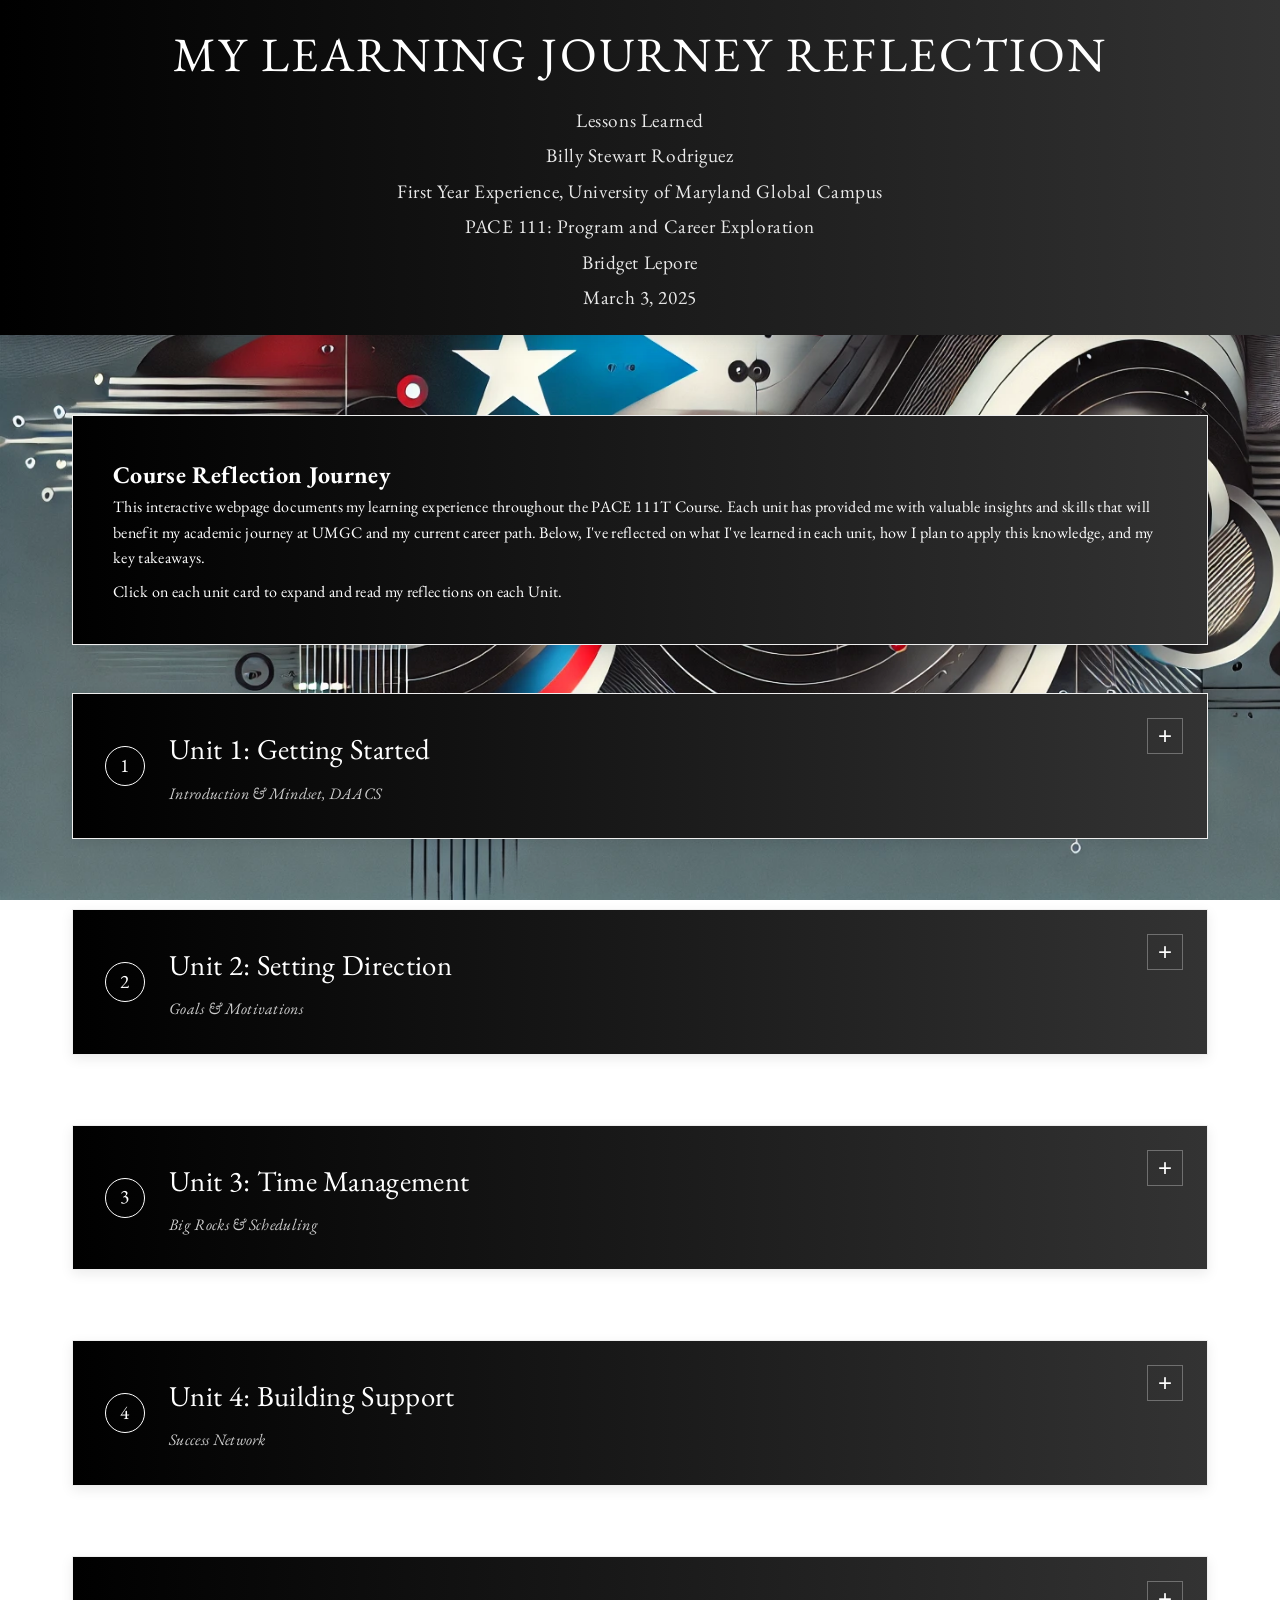
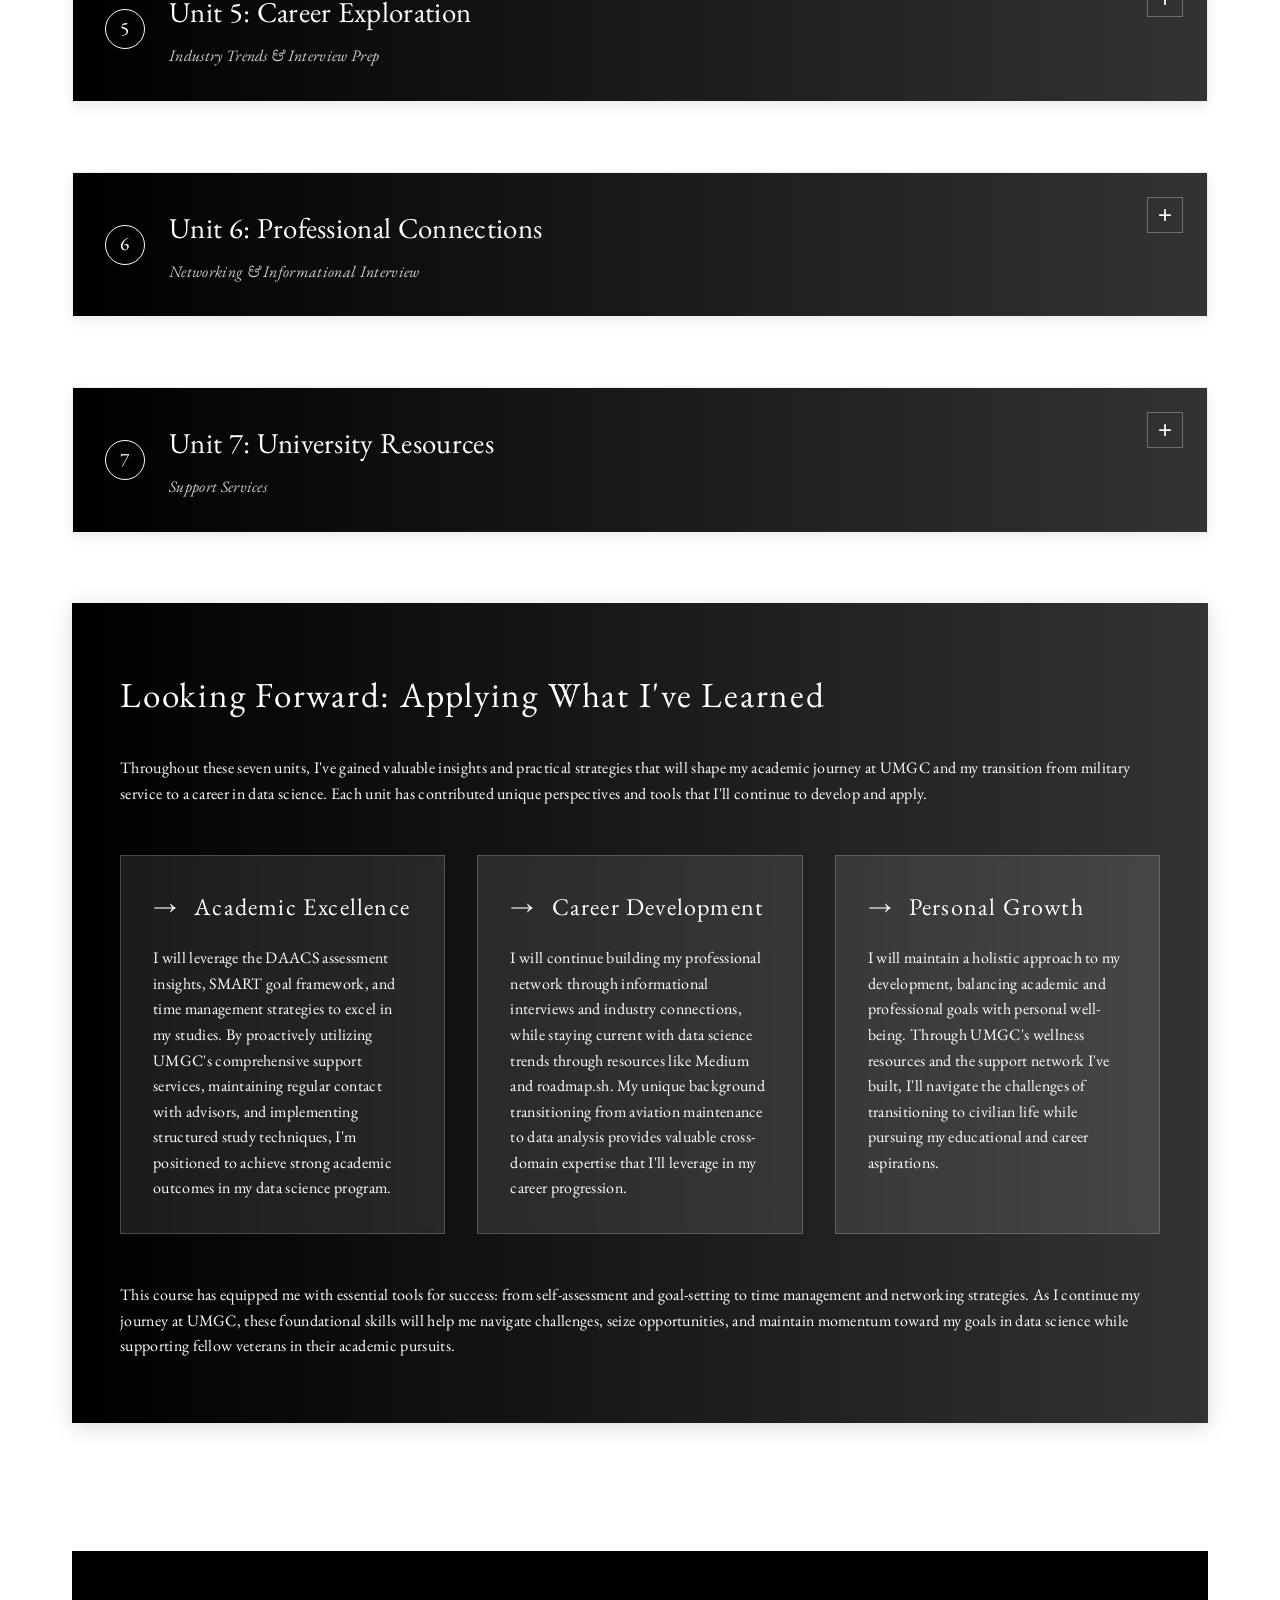
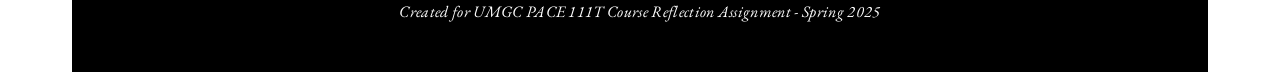
==== commit fb1e2a35: "added background match color gradient through all container and new animations" ====
--- a/index.html
+++ b/index.html
@@ -1,378 +1,387 @@
-<!DOCTYPE html>
-<html lang="en">
-<head>
-    <meta charset="UTF-8">
-    <meta name="viewport" content="width=device-width, initial-scale=1.0">
-    <title>My Learning Journey Reflection</title>
-    <link rel="stylesheet" href="styles.css">
-    <link rel="stylesheet" href="https://fonts.googleapis.com/css2?family=EB+Garamond:ital,wght@0,400;0,500;0,600;1,400;1,500&display=swap">
-</head>
-<body>
-    <header>
-        <div class="container">
-            <h1>My Learning Journey Reflection</h1>
-            <p class="subtitle">UMGC PACE 111T Reflection - Spring 2025</p>
-        </div>
-    </header>
-    
-    <div class="container">
-        <section class="intro">
-            <h2>Course Reflection Journey</h2>
-            <p>This interactive webpage documents my learning experience throughout the PACE 111T Course. Each unit has provided me with valuable insights and skills that will benefit my academic journey at UMGC and my current career path. Below, I've reflected on what I've learned in each unit, how I plan to apply this knowledge, and my key takeaways.</p>
-            <p>Click on each unit card to expand and read my reflections on each Unit.</p>
-        </section>
-        
-        <div class="unit-container">
-            <!-- Unit 1 -->
-            <div class="unit-card">
-                <div class="unit-header">
-                    <div class="unit-header-content">
-                        <div class="unit-icon">1</div>
-                        <div>
-                            <h2 class="unit-title">Unit 1: Getting Started</h2>
-                            <p class="unit-subtitle">Introduction & Mindset, DAACS</p>
-                        </div>
-                    </div>
-                    <button class="unit-toggle">+</button>
-                </div>
-                <div class="unit-content">
-                    <div class="reflection-section">
-                        <h4>What Did I Learn?</h4>
-                        <p>In Unit 1, I was introduced to the concept of self-regulated learning through the DAACS assessment. As a Navy veteran transitioning to civilian life and a new career as a data analyst, this assessment provided valuable insights into my learning strengths and areas for improvement. I discovered that while I excel at creating a distraction-free study environment, I face challenges with time management, help-seeking, and test anxiety.</p>
-                        <p>My DAACS report highlighted how my military background influenced my approach to learning. After 23 years in the Navy as an Aviation Machinists Mate, I developed a habit of operating under pressure and prioritizing others' needs over my own. This assessment helped me understand that what worked in a high-tempo military environment might not be the most effective approach for academic success.</p>
-                        <p>The mindset discussion revealed that I possess a strong growth mindset in many areas, particularly in my professional capabilities, but also showed how my background as a non-native English speaker sometimes affects my confidence in academic settings.</p>
-                    </div>
-                    
-                    <div class="reflection-section">
-                        <h4>How Will I Use This Moving Forward?</h4>
-                        <p>Moving forward, I plan to leverage the DAACS assessment results as a roadmap for improving my academic strategies. Now that I understand my strengths and weaknesses, I can take specific actions to address areas needing development:</p>
-                        <ul>
-                            <li>For help-seeking, I'll practice overcoming my reluctance to ask questions by reminding myself that seeking assistance isn't a burden but can actually benefit both myself and others. I'll use the resources UMGC provides, such as tutoring services and the Effective Writing Center.</li>
-                            <li>For time management, I'll implement structured planning using the techniques suggested in the DAACS resources, including creating consistent study schedules and prioritizing assignments based on importance and deadline.</li>
-                            <li>For test anxiety, I'll utilize relaxation techniques before and during high-stress situations and focus on consistent preparation rather than last-minute cramming.</li>
-                        </ul>
-                    </div>
-                    
-                    <div class="key-takeaway">
-                        <h5 class="key-takeaway-title">Key Takeaways</h5>
-                        <ul>
-                            <li>Self-awareness is the foundation of personal growth. The DAACS assessment provided objective feedback that helped me see patterns in my learning behaviors that I might not have recognized on my own.</li>
-                            <li>My background in the Navy gave me valuable skills like problem-solving and persistence, but also created habits that may need adjustment in an academic environment.</li>
-                            <li>As I mentioned in my introduction post, my approach to troubleshooting aircraft engines—breaking down complex problems into manageable parts—can be applied to my academic journey. Just as I would "take a step back, assess the situation, and figure out how everything was supposed to come together" when faced with mechanical issues, I can apply this same methodical approach to overcoming learning challenges.</li>
-                            <li>The path from military service to data science represents not just a career change but an opportunity to combine my technical expertise with new academic knowledge in ways that align with my natural curiosity and problem-solving abilities.</li>
-                            <li>I recognize that this self-assessment is not just about identifying weaknesses but about building on my existing strengths to create a solid foundation for success at UMGC and in my data science career.</li>
-                        </ul>
-                    </div>
-                </div>
-            </div>
-            
-            <!-- Unit 2 -->
-            <div class="unit-card">
-                <div class="unit-header">
-                    <div class="unit-header-content">
-                        <div class="unit-icon">2</div>
-                        <div>
-                            <h2 class="unit-title">Unit 2: Setting Direction</h2>
-                            <p class="unit-subtitle">Goals & Motivations</p>
-                        </div>
-                    </div>
-                    <button class="unit-toggle">+</button>
-                </div>
-                <div class="unit-content">
-                    <div class="reflection-section">
-                        <h4>What Did I Learn?</h4>
-                        <p>In Unit 2, I delved into the process of setting effective goals and understanding my core motivations. Through creating SMART goals (Specific, Measurable, Achievable, Relevant, and Time-bound), I learned how to transform vague aspirations into concrete, actionable plans. This exercise helped me identify my core values—Purpose, Happiness, Wisdom, Achievement, and Creativity—which serve as the foundation for my personal and professional decisions.</p>
-                        <p>I discovered that my motivation stems from multiple sources. For my academic goals, my family—particularly my wife and children—provides significant inspiration, as I want to create a better future for them. For my professional development goals, my transition from aviation mechanics to data analysis represents an opportunity to apply my existing work ethic to a new field. And for my personal growth goals, I recognized the need to invest in myself after decades of prioritizing others during my Naval service.</p>
-                        <p>Creating action items for each goal taught me the importance of breaking down larger objectives into manageable steps. For instance, establishing a weekly study schedule, researching certification options, and setting up meditation reminders are all concrete actions that support my broader ambitions.</p>
-                    </div>
-                    
-                    <div class="reflection-section">
-                        <h4>How Will I Use This Moving Forward?</h4>
-                        <p>Moving forward, I plan to implement the SMART goal framework for all significant objectives in my academic, professional, and personal life:</p>
-                        <ul>
-                            <li>I'll continue to follow the academic SMART goal of completing 18 credits toward my Data Science degree over the next 12 months, using the specific weekly planning system I established.</li>
-                            <li>I'll pursue the professional development goal of completing the Google Analytics certification, dedicating three hours weekly to this endeavor to enhance my data analysis capabilities.</li>
-                            <li>I'll maintain my personal growth goal of daily meditation and mindfulness reading to ensure I'm cultivating self-care practices that support my overall well-being.</li>
-                        </ul>
-                        <p>I'll revisit these goals regularly, perhaps monthly, to assess my progress and make adjustments as needed. The action items I created will serve as my roadmap, helping me stay on track even when faced with competing priorities.</p>
-                    </div>
-                    
-                    <div class="key-takeaway">
-                        <h5 class="key-takeaway-title">Key Takeaways</h5>
-                        <ul>
-                            <li>The SMART framework transforms abstract aspirations into tangible plans with clear metrics for success. This structure is particularly valuable for someone like me who is transitioning from military service—where goals were often externally imposed—to civilian life where I must set and pursue my own objectives.</li>
-                            <li>My goals across different life domains are interconnected. Academic success supports career advancement, which provides for my family, while personal well-being enables sustained performance in both academic and professional areas.</li>
-                            <li>The action items are just as important as the goals themselves. Without specific implementation plans, even the best-formulated goals remain unrealized. The concrete steps I outlined for each goal create accountability and a clear path forward.</li>
-                            <li>My values of achievement and purpose are deeply connected to my family's well-being and my professional growth, while wisdom and happiness relate more to my personal development needs after years of service.</li>
-                            <li>The transition from military to civilian life represents not just a career change but an opportunity to recalibrate my approach to goal-setting and personal development, balancing external achievements with internal growth.</li>
-                        </ul>
-                        <p>This unit helped me understand that effective goal-setting isn't just about determining what I want to accomplish, but about aligning those objectives with my core values and creating systematic plans for achievement.</p>
-                    </div>
-                </div>
-            </div>
-            
-            <!-- Unit 3 -->
-            <div class="unit-card">
-                <div class="unit-header">
-                    <div class="unit-header-content">
-                        <div class="unit-icon">3</div>
-                        <div>
-                            <h2 class="unit-title">Unit 3: Time Management</h2>
-                            <p class="unit-subtitle">Big Rocks & Scheduling</p>
-                        </div>
-                    </div>
-                    <button class="unit-toggle">+</button>
-                </div>
-                <div class="unit-content">
-                    <div class="reflection-section">
-                        <h4>What Did I Learn?</h4>
-                        <p>In Unit 3, I gained critical insights into how I allocate my time and learned practical strategies for prioritizing what truly matters. Through the time tracking exercise, I discovered discrepancies between how I thought I spent my time versus my actual time usage. The most revealing insights were that I spent an hour more sleeping than estimated, skipped my planned exercise hour entirely, spent one hour less with family, and devoted an hour more to schoolwork than anticipated.</p>
-                        <p>This unit introduced me to the concept of "big rocks" - the most important priorities that should be placed first in our schedules before less significant tasks fill the gaps. This metaphor resonated deeply with my military experience. As I shared in my discussion post about managing multiple aircraft engine repairs during deployment, I've faced situations where identifying and focusing on "big rocks" was mission-critical. The parallel between prioritizing engine repairs on a ship and managing academic, professional, and personal commitments became clear.</p>
-                        <p>I also learned practical scheduling techniques by creating a weekly calendar that visualized my time commitments. This visual representation helped me see where my time was going and identify opportunities to better align my time allocation with my stated priorities of family, schoolwork, and exercise.</p>
-                    </div>
-                    
-                    <div class="reflection-section">
-                        <h4>How Will I Use This Moving Forward?</h4>
-                        <p>Moving forward, I plan to implement several strategies based on what I learned in Unit 3:</p>
-                        <ul>
-                            <li>I'll adjust my sleep schedule to wake up at 5 AM instead of 6 AM, freeing up an hour for exercise that I previously neglected despite identifying it as a top-three priority.</li>
-                            <li>I'll expand my use of planning tools beyond just work-related Outlook scheduling to include all areas of my life, ensuring that my "big rocks" of family time, schoolwork, and exercise are scheduled first.</li>
-                            <li>I'll apply the prioritization techniques I used during high-pressure military situations to my academic and personal life. Just as I strategically allocated resources when faced with multiple engine repairs, I'll focus my energy on high-impact academic tasks first, while finding ways to manage routine responsibilities efficiently.</li>
-                            <li>I'll conduct regular time audits (similar to the exercise in this unit) to ensure my actual time usage aligns with my priorities, making adjustments as needed to maintain alignment between my stated values and how I spend my hours.</li>
-                        </ul>
-                    </div>
-                    
-                    <div class="key-takeaway">
-                        <h5 class="key-takeaway-title">Key Takeaways</h5>
-                        <ul>
-                            <li>Time management isn't just about efficiency—it's about intentionality. As I wrote in my reflection, time management means "balancing priorities to ensure that I allocate my resources (primarily time and energy) in a way that aligns with both immediate responsibilities and long-term goals."</li>
-                            <li>The discrepancies between estimated and actual time spent on activities reveal unconscious patterns that may work against my stated priorities. Awareness of these patterns is the first step toward meaningful change.</li>
-                            <li>My military experience provided valuable lessons in prioritization that I can apply to civilian life. The strategies I used during that challenging week with multiple engine repairs—focused resource allocation, seeking external support, rescheduling less critical tasks, and efficient task management—are directly applicable to balancing academic, professional, and personal commitments.</li>
-                            <li>Creating a visual schedule helps identify time blocks that aren't being used optimally and ensures that priority activities receive dedicated time slots rather than being pushed aside by urgent but less important matters.</li>
-                        </ul>
-                        <p>This unit reinforced that effective time management isn't about cramming more activities into each day, but about ensuring the most important responsibilities—the "big rocks"—receive the time and attention they deserve. By applying the strategic prioritization skills I developed in the military to my current civilian and academic life, I can better align my daily actions with my long-term goals.</p>
-                    </div>
-                </div>
-            </div>
-            
-            <!-- Unit 4 -->
-            <div class="unit-card">
-                <div class="unit-header">
-                    <div class="unit-header-content">
-                        <div class="unit-icon">4</div>
-                        <div>
-                            <h2 class="unit-title">Unit 4: Building Support</h2>
-                            <p class="unit-subtitle">Success Network</p>
-                        </div>
-                    </div>
-                    <button class="unit-toggle">+</button>
-                </div>
-                <div class="unit-content">
-                    <div class="reflection-section">
-                        <h4>What Did I Learn?</h4>
-                        <p>In Unit 4, I learned about the importance of building and utilizing a support network at UMGC. The assignment required me to engage with my success network partner, which highlighted the value of proactive communication and preparation when seeking academic guidance. This experience taught me that having a plan before meetings with advisors is crucial—identifying specific questions in advance helps make the interaction more productive.</p>
-                        <p>I discovered the various resources available through the UMGC success network, including success coaches, military education coordinators (MECs), advisors, and program coordinators. Through my interaction with Carvarie Bennett, I learned how these professionals can provide specific guidance on academic planning, course selection, program requirements, and administrative processes like tuition payment through the Post 9/11 GI Bill.</p>
-                        <p>The assignment also introduced me to the structured approach of planning, meeting, reflecting, and taking action—a methodology that can be applied not just to academic advising but to many professional interactions. Despite experiencing some initial communication challenges with scheduling my first appointment, I learned to be persistent and find alternative solutions, such as calling the 1-800 number to get my questions answered.</p>
-                    </div>
-                    
-                    <div class="reflection-section">
-                        <h4>How Will I Use This Moving Forward?</h4>
-                        <p>Moving forward, I plan to implement several strategies based on what I learned in Unit 4:</p>
-                        <ul>
-                            <li>I'll maintain regular contact with my success network partners, scheduling check-ins at key points during each semester rather than waiting until I have urgent questions. This proactive approach will help me stay on track with my academic plan.</li>
-                            <li>I'll continue preparing detailed questions before each meeting, organizing them by priority to ensure the most critical items are addressed first. As demonstrated in my assignment, having specific questions about my minor, course requirements, and summer classes led to valuable guidance.</li>
-                            <li>I'll follow a similar plan-meet-reflect-action framework for other important academic and professional interactions, taking the time to document outcomes and next steps to ensure follow-through.</li>
-                            <li>I'll be more assertive in following up when communication breaks down, as I did when my initial appointment wasn't confirmed. Rather than waiting and potentially missing important information, I'll take initiative to resolve issues promptly.</li>
-                            <li>I'll explore additional support services mentioned during my conversation with Carvarie, such as tutoring options, which I noted as a question I wish I had asked.</li>
-                        </ul>
-                    </div>
-                    
-                    <div class="key-takeaway">
-                        <h5 class="key-takeaway-title">Key Takeaways</h5>
-                        <ul>
-                            <li>The success network at UMGC is a valuable resource that can provide personalized guidance tailored to my specific academic needs and military background. As a veteran using the Post 9/11 GI Bill, having knowledgeable advisors who understand these specific processes is invaluable.</li>
-                            <li>Preparation is essential for productive advising sessions. My list of specific questions about declaring a minor, understanding course requirements, and planning for summer classes enabled a focused conversation despite initial scheduling challenges.</li>
-                            <li>Persistence pays off when navigating administrative processes. When my initial meeting didn't materialize as planned, I found alternative ways to get my questions answered rather than simply waiting for a response.</li>
-                            <li>The detailed follow-up actions I outlined in my assignment—such as reviewing emails about minors, evaluating options based on career goals, and systematically selecting courses—demonstrate the importance of converting advice into concrete steps.</li>
-                            <li>Even well-planned interactions can have gaps. By reflecting on what questions I wished I had asked (about tutoring and strategies for staying focused during virtual classes), I learned to continuously improve my approach to seeking support.</li>
-                        </ul>
-                        <p>This unit reinforced that academic success isn't solely an individual endeavor but is enhanced through strategic engagement with the university's support systems. By understanding how to effectively tap into these resources, I can navigate my educational journey more confidently and efficiently.</p>
-                    </div>
-                </div>
-            </div>
-            
-            <!-- Unit 5 -->
-            <div class="unit-card">
-                <div class="unit-header">
-                    <div class="unit-header-content">
-                        <div class="unit-icon">5</div>
-                        <div>
-                            <h2 class="unit-title">Unit 5: Career Exploration</h2>
-                            <p class="unit-subtitle">Industry Trends & Interview Prep</p>
-                        </div>
-                    </div>
-                    <button class="unit-toggle">+</button>
-                </div>
-                <div class="unit-content">
-                    <div class="reflection-section">
-                        <h4>What Did I Learn?</h4>
-                        <p>In Unit 5, I gained valuable insights into the current landscape of the data science field and learned effective strategies for preparing for professional networking conversations. The assignment required me to use both AI tools and traditional internet research to identify trends in my industry, which revealed the growing importance of AI and machine learning, automation and augmented analytics, and data governance and ethics within the field of data science.</p>
-                        <p>This research process taught me how to critically evaluate information from different sources. By comparing AI-generated content with information from reputable websites like Coursera, GeeksforGeeks, and Litslink, I learned to identify both similarities and differences in how trends are presented. This comparative analysis helped me develop a more nuanced understanding of my field and recognize potential biases or gaps in any single information source.</p>
-                        <p>Through the discussion post, I explored the value of informational interviews for career development. I learned to strategically select interview candidates who can provide insights aligned with my career transition goals—in this case, moving from my current role as a Data Analyst to becoming a Data Scientist. By identifying Chris Davis, my current supervisor and VP at VTG Defense's V-22 Modernization Group, I recognized the importance of leveraging existing connections who can provide both industry knowledge and personalized guidance.</p>
-                        <p>The preparation process taught me to anticipate challenges and develop strategies to navigate complex conversations effectively. I learned that even when interviewing someone who isn't in my target role (Chris is not a Data Scientist), their strategic insights and industry experience can still provide valuable perspective for my career development.</p>
-                    </div>
-                    
-                    <div class="reflection-section">
-                        <h4>How Will I Use This Moving Forward?</h4>
-                        <p>Moving forward, I plan to implement several strategies based on what I learned in Unit 5:</p>
-                        <ul>
-                            <li>I'll regularly research industry trends using multiple sources, including both AI tools and credible industry publications, to stay current in the rapidly evolving field of data science. This will help me identify emerging skills I need to develop, such as the advanced programming and machine learning techniques highlighted in my research.</li>
-                            <li>I'll cultivate my professional network by conducting informational interviews with individuals who can provide different perspectives on data science—both technical experts and strategic leaders. The questions I developed about transitioning from data analyst to data scientist will serve as starting points for these conversations.</li>
-                            <li>I'll create a skills development plan that aligns with the industry trends I identified, focusing on AI and machine learning, automation and analytics, and data governance and ethics. This will help me prepare for my desired career transition.</li>
-                            <li>I'll develop a more comprehensive preparation strategy for professional conversations, researching the background and projects of individuals before meetings to ask informed questions that demonstrate genuine interest and create meaningful dialogue.</li>
-                            <li>I'll practice balancing technical questions with strategic discussions when speaking with leaders who may not have technical expertise in data science but can provide valuable insights on its business applications.</li>
-                        </ul>
-                    </div>
-                    
-                    <div class="key-takeaway">
-                        <h5 class="key-takeaway-title">Key Takeaways</h5>
-                        <ul>
-                            <li>The field of data science is rapidly evolving, with AI, machine learning, and data ethics emerging as critical areas of focus. To remain competitive, I need to continuously update my skills and knowledge in these domains.</li>
-                            <li>Information from different sources can vary in focus and depth, making it essential to consult multiple resources when researching industry trends. The differences I found between AI-generated content and internet research highlighted the importance of a well-rounded approach to gathering information.</li>
-                            <li>Strategic networking is crucial for career transitions. As I noted in my discussion post, even though Chris Davis isn't a Data Scientist, his leadership experience and strategic insights make him a valuable resource for understanding how data science principles are applied at an organizational level.</li>
-                            <li>Preparation is key to successful informational interviews. As I identified in my reflection, researching the interviewee's background and projects beforehand demonstrates genuine interest and facilitates meaningful dialogue.</li>
-                            <li>Career development requires both technical skill-building and strategic networking. The questions I developed for my informational interview—focusing on additional skills to develop and experiences that would enhance my portfolio—reflect this dual approach.</li>
-                        </ul>
-                        <p>This unit has equipped me with practical tools for researching my field and preparing for professional conversations that will support my career transition from Data Analyst to Data Scientist, building on my unique background as a Navy veteran who transitioned from aircraft mechanics to data analysis.</p>
-                    </div>
-                </div>
-            </div>
-            
-            <!-- Unit 6 -->
-            <div class="unit-card">
-                <div class="unit-header">
-                    <div class="unit-header-content">
-                        <div class="unit-icon">6</div>
-                        <div>
-                            <h2 class="unit-title">Unit 6: Professional Connections</h2>
-                            <p class="unit-subtitle">Networking & Informational Interview</p>
-                        </div>
-                    </div>
-                    <button class="unit-toggle">+</button>
-                </div>
-                <div class="unit-content">
-                    <div class="reflection-section">
-                        <h4>What Did I Learn?</h4>
-                        <p>In Unit 6, I gained valuable insights into the power of professional networking and the importance of effective teamwork. Through my informational interview with David Light, Technical Director for the Advanced Programs Group at VTG Defense, I experienced firsthand how networking can create unexpected opportunities. What began as a planned interview with my supervisor, Chris Davis, transformed into a connection with a machine learning expert whose expertise aligned perfectly with my career aspirations in data science.</p>
-                        <p>This experience taught me the importance of flexibility and authenticity in professional conversations. When my carefully prepared questions suddenly seemed irrelevant for my new interviewee, I learned to adapt quickly by sharing my own journey—from my 23 years as a Navy aircraft mechanic to my nine-month experience as a data analyst. This personal sharing created a foundation for a genuine connection that transformed a scheduled 20-minute interview into an engaging and informative conversation about tools, processes, and career development.</p>
-                        <p>The unit's focus on teamwork resonated strongly with my military experience. In my discussion post about the multinational military exercise in Hawaii, I reflected on how our diverse team of aircraft maintainers—each with different technical specialties—collaborated to replace a reduction gearbox while simultaneously handling an unexpected fuel leak. This challenging situation highlighted how effective teamwork requires breaking complex tasks into manageable steps, building confidence through progressive skill development, and maintaining clear communication throughout the process.</p>
-                        <p>I learned that similar principles apply to both military teamwork and professional networking: building trust, adapting to unexpected situations, sharing knowledge across traditional boundaries, and focusing on a common goal. Just as I guided my maintenance team through complex repairs by starting with small confidence-building tasks, I found that my networking conversation with David was most productive when we established common ground before delving into specialized topics.</p>
-                    </div>
-                    
-                    <div class="reflection-section">
-                        <h4>How Will I Use This Moving Forward?</h4>
-                        <p>Moving forward, I plan to implement several strategies based on what I learned in Unit 6:</p>
-                        <ul>
-                            <li>I'll approach networking with greater flexibility and openness, recognizing that the most valuable connections may emerge unexpectedly. My experience with David showed how a conversation can evolve beyond its initial purpose into something more valuable when both parties are genuinely engaged.</li>
-                            <li>I'll utilize the resources David recommended—particularly Medium for staying current with industry developments and roadmap.sh for structured learning paths—to continue developing my technical skills in data science and machine learning.</li>
-                            <li>I'll apply the teamwork principles from my military experience to professional settings, particularly the approach of building confidence through progressive skill development and maintaining clear communication during complex projects.</li>
-                            <li>I'll be more intentional about seeking mentorship relationships, as my conversation with David demonstrated how much can be learned from someone with expertise in my desired career path. His insights about balancing technical knowledge with strong communication skills will guide my professional development.</li>
-                            <li>I'll leverage my unique background transitioning from aircraft maintenance to data analysis as a strength when networking, as this unconventional path provides me with diverse perspectives that can be valuable in collaborative environments.</li>
-                        </ul>
-                    </div>
-                    
-                    <div class="key-takeaway">
-                        <h5 class="key-takeaway-title">Key Takeaways</h5>
-                        <ul>
-                            <li>The most valuable professional connections often develop organically. While preparation is important, being adaptable and authentic in the moment can transform a structured interview into a meaningful mentoring relationship, as happened with David Light.</li>
-                            <li>Technical expertise alone is insufficient for career success. Both my informational interview and team leadership experience highlighted that communication skills, strategic thinking, and the ability to explain complex concepts in understandable terms are equally important.</li>
-                            <li>Cross-domain knowledge can be a significant advantage. As I noted in my discussion post, teaching aircraft maintainers from different specialties to work on engine components built their confidence and expanded their capabilities. Similarly, my conversation with David revealed how my mechanical background provides a unique perspective that can be valuable in data science.</li>
-                            <li>Continuous learning is essential in rapidly evolving fields. David's emphasis on staying current through resources like Medium reinforced the importance of ongoing education beyond formal degree programs.</li>
-                            <li>Successful teamwork and networking share common foundations: trust, clear communication, shared goals, and mutual respect. Whether coordinating a complex aircraft repair or building a professional relationship, these elements create an environment where collaboration can flourish.</li>
-                        </ul>
-                        <p>This unit reinforced that professional success is not achieved in isolation but through meaningful connections with others and effective collaboration. My experiences in both military teamwork and professional networking have provided me with a strong foundation for building relationships that will support my career transition and ongoing growth in the field of data science.</p>
-                    </div>
-                </div>
-            </div>
-            
-            <!-- Unit 7 -->
-            <div class="unit-card">
-                <div class="unit-header">
-                    <div class="unit-header-content">
-                        <div class="unit-icon">7</div>
-                        <div>
-                            <h2 class="unit-title">Unit 7: University Resources</h2>
-                            <p class="unit-subtitle">Support Services</p>
-                        </div>
-                    </div>
-                    <button class="unit-toggle">+</button>
-                </div>
-                <div class="unit-content">
-                    <div class="reflection-section">
-                        <h4>What Did I Learn?</h4>
-                        <p>In Unit 7, I deepened my understanding of the comprehensive support system available at UMGC and learned how to strategically utilize these resources to enhance my academic journey. Through researching and writing about the Success Network, Wellness Resources, and Tutoring Services, I gained valuable insights into how these services can address different dimensions of student needs—from academic guidance to mental well-being and specialized subject matter support.</p>
-                        <p>I discovered that the Success Network functions as a central hub connecting students with various academic support services, providing a structured way to communicate with instructors and advisors when facing challenges. My previous interactions with this service had already demonstrated its practical value in maintaining academic momentum, but the assignment helped me articulate more clearly how it serves as a foundation for student success.</p>
-                        <p>The unit also highlighted the importance of wellness resources, particularly for students like myself who are transitioning from military to civilian life. I learned that UMGC provides access to mental health professionals who understand the unique challenges faced by veterans, offering support for managing stress during exam periods, adjusting to new civilian routines, and balancing academic demands with major life transitions.</p>
-                        <p>Additionally, I gained a more comprehensive understanding of UMGC's Tutoring Services and how they can be strategically utilized for challenging subjects in my data science program. The research for this assignment helped me anticipate future academic challenges in advanced statistics and programming concepts, and plan how to leverage subject matter experts through one-on-one tutoring sessions.</p>
-                    </div>
-                    
-                    <div class="reflection-section">
-                        <h4>How Will I Use This Moving Forward?</h4>
-                        <p>Moving forward, I plan to implement several strategies based on what I learned in Unit 7:</p>
-                        <ul>
-                            <li>I'll proactively engage with the Success Network at strategic points throughout each semester—not just when problems arise. This might include scheduling regular check-ins with my advisor to ensure I'm on track with my academic plan and career goals in data science.</li>
-                            <li>I'll incorporate wellness practices into my regular routine, utilizing UMGC's Wellness Resources during potentially stressful periods like midterms and finals. Recognizing that my transition from military to civilian life presents unique challenges, I'll view mental health support as an essential component of academic success.</li>
-                            <li>I'll create a tutoring plan for challenging courses in my data science program, identifying in advance which subjects might require additional support. Rather than waiting until I'm struggling with complex programming or statistical concepts, I'll schedule tutoring sessions early in the semester to build a strong foundation.</li>
-                            <li>I'll maintain a comprehensive list of all available support services with contact information and access procedures, ensuring I can quickly connect with the right resource when needs arise.</li>
-                            <li>I'll share information about these resources with fellow student veterans, recognizing that many might not be aware of the specialized support available for those transitioning from military service to academic life.</li>
-                        </ul>
-                    </div>
-                    
-                    <div class="key-takeaway">
-                        <h5 class="key-takeaway-title">Key Takeaways</h5>
-                        <ul>
-                            <li>Support services at UMGC are designed to address the whole student experience—academic, personal, and professional. By understanding how these services complement each other, I can create a comprehensive support system tailored to my specific needs as a veteran pursuing a data science degree.</li>
-                            <li>Proactive engagement with support services is more effective than reactive usage. Planning ahead for challenging courses, anticipated stress periods, or major transitions allows me to leverage these resources strategically rather than only in crisis situations.</li>
-                            <li>The transition from military to civilian life presents unique challenges that extend beyond academics. UMGC's Wellness Resources acknowledge this reality and provide specialized support that recognizes the distinct experiences of veteran students.</li>
-                            <li>As I progress into more advanced technical courses in my data science program, the availability of specialized tutoring will become increasingly important. Having subject matter experts to consult about complex programming and statistical concepts will be crucial for maintaining academic excellence.</li>
-                            <li>Support services not only help address immediate challenges but also build long-term skills for success. Whether through improving study techniques, developing stress management strategies, or mastering technical concepts, these resources contribute to both present academic performance and future professional capabilities.</li>
-                        </ul>
-                        <p>This unit reinforced that seeking support is not a sign of weakness but a strategic approach to academic success. By understanding and utilizing the comprehensive resources available at UMGC, I can navigate challenges more effectively and maximize my potential as I pursue my data science degree and transition to civilian professional life.</p>
-                    </div>
-                </div>
-            </div>
-        
-        <section class="conclusion">
-            <h2>Looking Forward: Applying What I've Learned</h2>
-            <p>Throughout these seven units, I've gained valuable insights and practical strategies that will shape my academic journey at UMGC and my transition from military service to a career in data science. Each unit has contributed unique perspectives and tools that I'll continue to develop and apply.</p>
-            
-            <div class="future-goals">
-                <div class="goal-card">
-                    <h3 class="goal-title">Academic Excellence</h3>
-                    <p>I will leverage the DAACS assessment insights, SMART goal framework, and time management strategies to excel in my studies. By proactively utilizing UMGC's comprehensive support services, maintaining regular contact with advisors, and implementing structured study techniques, I'm positioned to achieve strong academic outcomes in my data science program.</p>
-                </div>
-                
-                <div class="goal-card">
-                    <h3 class="goal-title">Career Development</h3>
-                    <p>I will continue building my professional network through informational interviews and industry connections, while staying current with data science trends through resources like Medium and roadmap.sh. My unique background transitioning from aviation maintenance to data analysis provides valuable cross-domain expertise that I'll leverage in my career progression.</p>
-                </div>
-                
-                <div class="goal-card">
-                    <h3 class="goal-title">Personal Growth</h3>
-                    <p>I will maintain a holistic approach to my development, balancing academic and professional goals with personal well-being. Through UMGC's wellness resources and the support network I've built, I'll navigate the challenges of transitioning to civilian life while pursuing my educational and career aspirations.</p>
-                </div>
-            </div>
-
-            <p class="final-reflection">This course has equipped me with essential tools for success: from self-assessment and goal-setting to time management and networking strategies. As I continue my journey at UMGC, these foundational skills will help me navigate challenges, seize opportunities, and maintain momentum toward my goals in data science while supporting fellow veterans in their academic pursuits.</p>
-        </section>
-    </div>
-    
-    <footer>
-        <div class="container">
-            <p>Created for UMGC PACE 111T Course Reflection Assignment - Spring 2025</p>
-        </div>
-    </footer>
-    
-    <script src="script.js"></script>
-</body>
-</html>
+<!DOCTYPE html>
+<html lang="en">
+<head>
+    <meta charset="UTF-8">
+    <meta name="viewport" content="width=device-width, initial-scale=1.0">
+    <title>My Learning Journey Reflection</title>
+    <link rel="stylesheet" href="styles.css">
+    <link rel="stylesheet" href="https://fonts.googleapis.com/css2?family=EB+Garamond:ital,wght@0,400;0,500;0,600;1,400;1,500&display=swap">
+</head>
+<body>
+    <div class="animated-background"></div>  <!-- Add this line -->
+    <header>
+        <div class="container">
+            <h1>My Learning Journey Reflection</h1>
+            <h3>Lessons Learned</h3>
+            <h3>Billy Stewart Rodriguez</h3>
+            <h3>First Year Experience, University of Maryland Global Campus</h3>
+            <h3>PACE 111: Program and Career Exploration</h3>
+            <h3>Bridget Lepore</h3>
+            <h3>March 3, 2025</h3>
+        </div>
+    </header>
+    
+    <div class="container">
+        <section class="intro">
+            <h2>Course Reflection Journey</h2>
+            <p>This interactive webpage documents my learning experience throughout the PACE 111T Course. Each unit has provided me with valuable insights and skills that will benefit my academic journey at UMGC and my current career path. Below, I've reflected on what I've learned in each unit, how I plan to apply this knowledge, and my key takeaways.</p>
+            <p>Click on each unit card to expand and read my reflections on each Unit.</p>
+        </section>
+        
+        <div class="unit-container">
+            <!-- Unit 1 -->
+            <div class="unit-card">
+                <div class="unit-header">
+                    <div class="unit-header-content">
+                        <div class="unit-icon">1</div>
+                        <div>
+                            <h2 class="unit-title">Unit 1: Getting Started</h2>
+                            <p class="unit-subtitle">Introduction & Mindset, DAACS</p>
+                        </div>
+                    </div>
+                    <button class="unit-toggle">+</button>
+                </div>
+                <div class="unit-content">
+                    <div class="reflection-section">
+                        <h4>What Did I Learn?</h4>
+                        <p>In Unit 1, I was introduced to the concept of self-regulated learning through the DAACS assessment and explored the important distinction between fixed and growth mindsets. As a Navy veteran transitioning to civilian life and a new career as a data analyst, this assessment provided valuable insights into my learning strengths and areas for improvement. I discovered that while I excel at creating a distraction-free study environment, I face challenges with time management, help-seeking, and test anxiety.</p>
+                        <p>My DAACS report highlighted how my military background influenced my approach to learning. After 23 years in the Navy as an Aviation Machinists Mate, I developed a habit of operating under pressure and prioritizing others' needs over my own. This assessment helped me understand that what worked in a high-tempo military environment might not be the most effective approach for academic success.</p>
+                        <p>The mindset discussion revealed that I possess a strong growth mindset in many areas, particularly in my professional capabilities, but also showed how I sometimes default to a fixed mindset when facing challenges. As I shared in my response to Dr. L, I experienced this when troubleshooting a coding script at my data analyst job. For a week and a half, I became increasingly frustrated when my script kept breaking during the final calculation. My initial fixed mindset had me focusing only on the end result rather than systematically reviewing the entire process. It wasn't until I stepped away, reset my thinking, and methodically reviewed each line of code that I discovered a simple comma error at the beginning of the script that was causing the problem.</p>
+                        <p>This experience perfectly illustrated how shifting from a fixed mindset ("I can't figure this out") to a growth mindset ("Let me approach this differently") can lead to breakthrough solutions. The lesson of needing to occasionally step back, reassess, and explain each step to myself has become a valuable problem-solving technique that I now apply regularly.</p>
+                    </div>
+                    
+                    <div class="reflection-section">
+                        <h4>How Will I Use This Moving Forward?</h4>
+                        <p>Moving forward, I plan to leverage the DAACS assessment results as a roadmap for improving my academic strategies. Now that I understand my strengths and weaknesses, I can take specific actions to address areas needing development:</p>
+                        <ul>
+                            <li>For help-seeking, I'll practice overcoming my reluctance to ask questions by reminding myself that seeking assistance isn't a burden but can actually benefit both myself and others. I'll use the resources UMGC provides, such as tutoring services and the Effective Writing Center.</li>
+                            <li>For time management, I'll implement structured planning using the techniques suggested in the DAACS resources, including creating consistent study schedules and prioritizing assignments based on importance and deadline.</li>
+                            <li>For test anxiety, I'll utilize relaxation techniques before and during high-stress situations and focus on consistent preparation rather than last-minute cramming.</li>
+                            <li>I'll consciously apply the growth mindset approach I developed at work—stepping back, reassessing, and methodically working through problems—to my academic challenges. When I encounter difficult concepts or assignments, I'll remind myself of the coding script experience and approach the situation with curiosity rather than frustration.</li>
+                        </ul>
+                    </div>
+                    
+                    <div class="key-takeaway">
+                        <h5 class="key-takeaway-title">Key Takeaways</h5>
+                        <ul>
+                            <li>Self-awareness is the foundation of personal growth. The DAACS assessment provided objective feedback that helped me see patterns in my learning behaviors that I might not have recognized on my own.</li>
+                            <li>My background in the Navy gave me valuable skills like problem-solving and persistence, but also created habits that may need adjustment in an academic environment.</li>
+                            <li>As I mentioned in my introduction post, my approach to troubleshooting aircraft engines—breaking down complex problems into manageable parts—can be applied to my academic journey. Just as I would "take a step back, assess the situation, and figure out how everything was supposed to come together" when faced with mechanical issues, I can apply this same methodical approach to overcoming learning challenges.</li>
+                            <li>The path from military service to data science represents not just a career change but an opportunity to combine my technical expertise with new academic knowledge in ways that align with my natural curiosity and problem-solving abilities.</li>
+                            <li>I recognize that this self-assessment is not just about identifying weaknesses but about building on my existing strengths to create a solid foundation for success at UMGC and in my data science career.</li>
+                        </ul>
+                        <p>I recognize that this self-assessment is not just about identifying weaknesses but about building on my existing strengths to create a solid foundation for success at UMGC and in my data science career.</p>
+                    </div>
+                </div>
+            </div>
+            
+            <!-- Unit 2 -->
+            <div class="unit-card">
+                <div class="unit-header">
+                    <div class="unit-header-content">
+                        <div class="unit-icon">2</div>
+                        <div>
+                            <h2 class="unit-title">Unit 2: Setting Direction</h2>
+                            <p class="unit-subtitle">Goals & Motivations</p>
+                        </div>
+                    </div>
+                    <button class="unit-toggle">+</button>
+                </div>
+                <div class="unit-content">
+                    <div class="reflection-section">
+                        <h4>What Did I Learn?</h4>
+                        <p>In Unit 2, I delved into the process of setting effective goals and understanding my core motivations. Through creating SMART goals (Specific, Measurable, Achievable, Relevant, and Time-bound), I learned how to transform vague aspirations into concrete, actionable plans. This exercise helped me identify my core values—Purpose, Happiness, Wisdom, Achievement, and Creativity—which serve as the foundation for my personal and professional decisions.</p>
+                        <p>I discovered that my motivation stems from multiple sources. For my academic goals, my family—particularly my wife and children—provides significant inspiration, as I want to create a better future for them. For my professional development goals, my transition from aviation mechanics to data analysis represents an opportunity to apply my existing work ethic to a new field. And for my personal growth goals, I recognized the need to invest in myself after decades of prioritizing others during my Naval service.</p>
+                        <p>Creating action items for each goal taught me the importance of breaking down larger objectives into manageable steps. For instance, establishing a weekly study schedule, researching certification options, and setting up meditation reminders are all concrete actions that support my broader ambitions.</p>
+                    </div>
+                    
+                    <div class="reflection-section">
+                        <h4>How Will I Use This Moving Forward?</h4>
+                        <p>Moving forward, I plan to implement the SMART goal framework for all significant objectives in my academic, professional, and personal life:</p>
+                        <ul>
+                            <li>I'll continue to follow the academic SMART goal of completing 18 credits (six down as of the end of this term!!!) toward my Data Science degree over the next 12 months, using the specific weekly planning system I established.</li>
+                            <li>I'll pursue the professional development goal of completing the Google Analytics certification (two out of eight courses completeed so far!!!), dedicating three hours weekly to this endeavor to enhance my data analysis capabilities.</li>
+                            <li>I'll maintain my personal growth goal of daily meditation and mindfulness reading to ensure I'm cultivating self-care practices that support my overall well-being.</li>
+                        </ul>
+                        <p>I'll revisit these goals regularly, perhaps monthly, to assess my progress and make adjustments as needed. The action items I created will serve as my roadmap, helping me stay on track even when faced with competing priorities.</p>
+                    </div>
+                    
+                    <div class="key-takeaway">
+                        <h5 class="key-takeaway-title">Key Takeaways</h5>
+                        <ul>
+                            <li>The SMART framework transforms abstract aspirations into tangible plans with clear metrics for success. This structure is particularly valuable for someone like me who is transitioning from military service—where goals were often externally imposed—to civilian life where I must set and pursue my own objectives.</li>
+                            <li>My goals across different life domains are interconnected. Academic success supports career advancement, which provides for my family, while personal well-being enables sustained performance in both academic and professional areas.</li>
+                            <li>The action items are just as important as the goals themselves. Without specific implementation plans, even the best-formulated goals remain unrealized. The concrete steps I outlined for each goal create accountability and a clear path forward.</li>
+                            <li>My values of achievement and purpose are deeply connected to my family's well-being and my professional growth, while wisdom and happiness relate more to my personal development needs after years of service.</li>
+                            <li>The transition from military to civilian life represents not just a career change but an opportunity to recalibrate my approach to goal-setting and personal development, balancing external achievements with internal growth.</li>
+                        </ul>
+                        <p>This unit helped me understand that effective goal-setting isn't just about determining what I want to accomplish, but about aligning those objectives with my core values and creating systematic plans for achievement.</p>
+                    </div>
+                </div>
+            </div>
+            
+            <!-- Unit 3 -->
+            <div class="unit-card">
+                <div class="unit-header">
+                    <div class="unit-header-content">
+                        <div class="unit-icon">3</div>
+                        <div>
+                            <h2 class="unit-title">Unit 3: Time Management</h2>
+                            <p class="unit-subtitle">Big Rocks & Scheduling</p>
+                        </div>
+                    </div>
+                    <button class="unit-toggle">+</button>
+                </div>
+                <div class="unit-content">
+                    <div class="reflection-section">
+                        <h4>What Did I Learn?</h4>
+                        <p>In Unit 3, I gained critical insights into how I allocate my time and learned practical strategies for prioritizing what truly matters. Through the time tracking exercise, I discovered discrepancies between how I thought I spent my time versus my actual time usage. The most revealing insights were that I spent an hour more sleeping than estimated, skipped my planned exercise hour entirely, spent one hour less with family, and devoted an hour more to schoolwork than anticipated.</p>
+                        <p>This unit introduced me to the concept of "big rocks" - the most important priorities that should be placed first in our schedules before less significant tasks fill the gaps. This metaphor resonated deeply with my military experience. As I shared in my discussion post about managing multiple aircraft engine repairs during deployment, I've faced situations where identifying and focusing on "big rocks" was mission-critical. The parallel between prioritizing engine repairs on a ship and managing academic, professional, and personal commitments became clear.</p>
+                        <p>I also learned practical scheduling techniques by creating a weekly calendar that visualized my time commitments. This visual representation helped me see where my time was going and identify opportunities to better align my time allocation with my stated priorities of family, schoolwork, and exercise.</p>
+                    </div>
+                    
+                    <div class="reflection-section">
+                        <h4>How Will I Use This Moving Forward?</h4>
+                        <p>Moving forward, I plan to implement several strategies based on what I learned in Unit 3:</p>
+                        <ul>
+                            <li>I've adjust my sleep schedule to wake up at 5 AM instead of 6 AM, freeing up an hour for exercise that I previously neglected despite identifying it as a top-three priority.</li>
+                            <li>I'll continue to expand my use of planning tools beyond just work-related Outlook scheduling to include all areas of my life, ensuring that my "big rocks" of family time, schoolwork, and exercise are scheduled first.</li>
+                            <li>I'm applying the prioritization techniques I used during high-pressure military situations to my academic and personal life. Just as I strategically allocated resources when faced with multiple engine repairs, I'm focusing my energy on high-impact academic tasks first, while finding ways to manage routine responsibilities efficiently.</li>
+                            <li>I'll conduct regular time audits (similar to the exercise in this unit) to ensure my actual time usage aligns with my priorities, making adjustments as needed to maintain alignment between my stated values and how I spend my hours.</li>
+                        </ul>
+                    </div>
+                    
+                    <div class="key-takeaway">
+                        <h5 class="key-takeaway-title">Key Takeaways</h5>
+                        <ul>
+                            <li>Time management isn't just about efficiency—it's about intentionality. As I wrote in my reflection, time management means "balancing priorities to ensure that I allocate my resources (primarily time and energy) in a way that aligns with both immediate responsibilities and long-term goals."</li>
+                            <li>The discrepancies between estimated and actual time spent on activities reveal unconscious patterns that may work against my stated priorities. Awareness of these patterns is the first step toward meaningful change.</li>
+                            <li>My military experience provided valuable lessons in prioritization that I can apply to civilian life. The strategies I used during that challenging week with multiple engine repairs—focused resource allocation, seeking external support, rescheduling less critical tasks, and efficient task management—are directly applicable to balancing academic, professional, and personal commitments.</li>
+                            <li>Creating a visual schedule helps identify time blocks that aren't being used optimally and ensures that priority activities receive dedicated time slots rather than being pushed aside by urgent but less important matters.</li>
+                        </ul>
+                        <p>This unit reinforced that effective time management isn't about cramming more activities into each day, but about ensuring the most important responsibilities—the "big rocks"—receive the time and attention they deserve. By applying the strategic prioritization skills I developed in the military to my current civilian and academic life, I can better align my daily actions with my long-term goals.</p>
+                    </div>
+                </div>
+            </div>
+            
+            <!-- Unit 4 -->
+            <div class="unit-card">
+                <div class="unit-header">
+                    <div class="unit-header-content">
+                        <div class="unit-icon">4</div>
+                        <div>
+                            <h2 class="unit-title">Unit 4: Building Support</h2>
+                            <p class="unit-subtitle">Success Network</p>
+                        </div>
+                    </div>
+                    <button class="unit-toggle">+</button>
+                </div>
+                <div class="unit-content">
+                    <div class="reflection-section">
+                        <h4>What Did I Learn?</h4>
+                        <p>In Unit 4, I learned about the importance of building and utilizing a support network at UMGC. The assignment required me to engage with my success network partner, which highlighted the value of proactive communication and preparation when seeking academic guidance. This experience taught me that having a plan before meetings with advisors is crucial—identifying specific questions in advance helps make the interaction more productive.</p>
+                        <p>I discovered the various resources available through the UMGC success network, including success coaches, military education coordinators, advisors, and program coordinators. Through my interaction with Carvarie Bennett, I learned how these professionals can provide specific guidance on academic planning, course selection, program requirements, and administrative processes like tuition payment through the Post 9/11 GI Bill.</p>
+                        <p>The assignment also introduced me to the structured approach of planning, meeting, reflecting, and taking action—a methodology that can be applied not just to academic advising but to many professional interactions. Despite experiencing some initial communication challenges with scheduling my first appointment, I learned to be persistent and find alternative solutions, such as calling the 1-800 number to get my questions answered.</p>
+                    </div>
+                    
+                    <div class="reflection-section">
+                        <h4>How Will I Use This Moving Forward?</h4>
+                        <p>Moving forward, I plan to implement several strategies based on what I learned in Unit 4:</p>
+                        <ul>
+                            <li>I'll maintain regular contact with my success network partners, scheduling check-ins at key points during each semester rather than waiting until I have urgent questions. This proactive approach will help me stay on track with my academic plan.</li>
+                            <li>I'll continue preparing detailed questions before each meeting, organizing them by priority to ensure the most critical items are addressed first. As demonstrated in my assignment, having specific questions about my minor, course requirements, and summer classes led to valuable guidance.</li>
+                            <li>I'll follow a similar plan-meet-reflect-action framework for other important academic and professional interactions, taking the time to document outcomes and next steps to ensure follow-through.</li>
+                            <li>I'll be more assertive in following up when communication breaks down, as I did when my initial appointment wasn't confirmed. Rather than waiting and potentially missing important information or timelines, I'll take initiative to resolve issues promptly.</li>
+                            <li>I'll explore additional support services mentioned during my conversation with Carvarie, such as tutoring options, which I noted as a question I wish I had asked.</li>
+                        </ul>
+                    </div>
+                    
+                    <div class="key-takeaway">
+                        <h5 class="key-takeaway-title">Key Takeaways</h5>
+                        <ul>
+                            <li>The success network at UMGC is a valuable resource that can provide personalized guidance tailored to my specific academic needs and military background. As a veteran using the Post 9/11 GI Bill, having knowledgeable advisors who understand these specific processes is invaluable.</li>
+                            <li>Preparation is essential for productive advising sessions. My list of specific questions about declaring a minor, understanding course requirements, and planning for summer classes enabled a focused conversation despite initial scheduling challenges.</li>
+                            <li>Persistence pays off when navigating administrative processes. When my initial meeting didn't materialize as planned, I found alternative ways to get my questions answered rather than simply waiting for a response.</li>
+                            <li>The detailed follow-up actions I outlined in my assignment—such as reviewing emails about minors, evaluating options based on career goals, and systematically selecting courses—demonstrate the importance of converting advice into concrete steps.</li>
+                            <li>Even well-planned interactions can have gaps. By reflecting on what questions I wished I had asked (about tutoring and strategies for staying focused during virtual classes), I learned to continuously improve my approach to seeking support.</li>
+                        </ul>
+                        <p>This unit reinforced that academic success isn't solely an individual endeavor but is enhanced through strategic engagement with the university's support systems. By understanding how to effectively tap into these resources, I can navigate my educational journey more confidently and efficiently.</p>
+                    </div>
+                </div>
+            </div>
+            
+            <!-- Unit 5 -->
+            <div class="unit-card">
+                <div class="unit-header">
+                    <div class="unit-header-content">
+                        <div class="unit-icon">5</div>
+                        <div>
+                            <h2 class="unit-title">Unit 5: Career Exploration</h2>
+                            <p class="unit-subtitle">Industry Trends & Interview Prep</p>
+                        </div>
+                    </div>
+                    <button class="unit-toggle">+</button>
+                </div>
+                <div class="unit-content">
+                    <div class="reflection-section">
+                        <h4>What Did I Learn?</h4>
+                        <p>In Unit 5, I gained valuable insights into the current landscape of the data science field and learned effective strategies for preparing for professional networking conversations. The assignment required me to use both AI tools and traditional internet research to identify trends in my industry, which revealed the growing importance of AI and machine learning, automation and augmented analytics, and data governance and ethics within the field of data science.</p>
+                        <p>This research process taught me how to critically evaluate information from different sources. By comparing AI-generated content with information from reputable websites like Coursera, GeeksforGeeks, and Litslink, I learned to identify both similarities and differences in how trends are presented. This comparative analysis helped me develop a more nuanced understanding of my field and recognize potential biases or gaps in any single information source.</p>
+                        <p>Through the discussion post, I explored the value of informational interviews for career development. I learned to strategically select interview candidates who can provide insights aligned with my career transition goals—in this case, moving from my current role as a Data Analyst to becoming a Data Scientist. By identifying Chris Davis, my current supervisor and VP at VTG Defense's V-22 Modernization Group, I recognized the importance of leveraging existing connections who can provide both industry knowledge and personalized guidance.</p>
+                        <p>The preparation process taught me to anticipate challenges and develop strategies to navigate complex conversations effectively. I learned that even when interviewing someone who isn't in my target role (Chris is not a Data Scientist), their strategic insights and industry experience can still provide valuable perspective for my career development.</p>
+                    </div>
+                    
+                    <div class="reflection-section">
+                        <h4>How Will I Use This Moving Forward?</h4>
+                        <p>Moving forward, I plan to implement several strategies based on what I learned in Unit 5:</p>
+                        <ul>
+                            <li>I'll regularly research industry trends using multiple sources, including both AI tools and credible industry publications, to stay current in the rapidly evolving field of data science. This will help me identify emerging skills I need to develop, such as the advanced programming and machine learning techniques highlighted in my research.</li>
+                            <li>I'll cultivate my professional network by conducting informational interviews with individuals who can provide different perspectives on data science—both technical experts and strategic leaders. The questions I developed about transitioning from data analyst to data scientist will serve as starting points for these conversations.</li>
+                            <li>I'll create a skills development plan that aligns with the industry trends I identified, focusing on AI and machine learning, automation and analytics, and data governance and ethics. This will help me prepare for my desired career transition.</li>
+                            <li>I'll develop a more comprehensive preparation strategy for professional conversations, researching the background and projects of individuals before meetings to ask informed questions that demonstrate genuine interest and create meaningful dialogue.</li>
+                            <li>I'll practice balancing technical questions with strategic discussions when speaking with leaders who may not have technical expertise in data science but can provide valuable insights on its business applications.</li>
+                        </ul>
+                    </div>
+                    
+                    <div class="key-takeaway">
+                        <h5 class="key-takeaway-title">Key Takeaways</h5>
+                        <ul>
+                            <li>The field of data science is rapidly evolving, with AI, machine learning, and data ethics emerging as critical areas of focus. To remain competitive, I need to continuously update my skills and knowledge in these domains.</li>
+                            <li>Information from different sources can vary in focus and depth, making it essential to consult multiple resources when researching industry trends. The differences I found between AI-generated content and internet research highlighted the importance of a well-rounded approach to gathering information.</li>
+                            <li>Strategic networking is crucial for career transitions. As I noted in my discussion post, even though Chris Davis isn't a Data Scientist, his leadership experience and strategic insights make him a valuable resource for understanding how data science principles are applied at an organizational level.</li>
+                            <li>Preparation is key to successful informational interviews. As I identified in my reflection, researching the interviewee's background and projects beforehand demonstrates genuine interest and facilitates meaningful dialogue.</li>
+                            <li>Career development requires both technical skill-building and strategic networking. The questions I developed for my informational interview—focusing on additional skills to develop and experiences that would enhance my portfolio—reflect this dual approach.</li>
+                        </ul>
+                        <p>This unit has equipped me with practical tools for researching my field and preparing for professional conversations that will support my career transition from Data Analyst to Data Scientist, building on my unique background as a Navy veteran who transitioned from aircraft mechanics to data analysis.</p>
+                    </div>
+                </div>
+            </div>
+            
+            <!-- Unit 6 -->
+            <div class="unit-card">
+                <div class="unit-header">
+                    <div class="unit-header-content">
+                        <div class="unit-icon">6</div>
+                        <div>
+                            <h2 class="unit-title">Unit 6: Professional Connections</h2>
+                            <p class="unit-subtitle">Networking & Informational Interview</p>
+                        </div>
+                    </div>
+                    <button class="unit-toggle">+</button>
+                </div>
+                <div class="unit-content">
+                    <div class="reflection-section">
+                        <h4>What Did I Learn?</h4>
+                        <p>In Unit 6, I gained valuable insights into the power of professional networking and the importance of effective teamwork. Through my informational interview with David Light, Technical Director for the Advanced Programs Group at VTG Defense, I experienced firsthand how networking can create unexpected opportunities. What began as a planned interview with my supervisor, Chris Davis, transformed into a connection with a machine learning expert whose expertise aligned perfectly with my career aspirations in data science.</p>
+                        <p>This experience taught me the importance of flexibility and authenticity in professional conversations. When my carefully prepared questions suddenly seemed irrelevant for my new interviewee, I learned to adapt quickly by sharing my own journey—from my 23 years as a Navy aircraft mechanic to my nine-month experience as a data analyst. This personal sharing created a foundation for a genuine connection that transformed a scheduled 20-minute interview into an engaging and informative conversation about tools, processes, and career development.</p>
+                        <p>The unit's focus on teamwork resonated strongly with my military experience. In my discussion post about the multinational military exercise in Hawaii, I reflected on how our diverse team of aircraft maintainers—each with different technical specialties—collaborated to replace a reduction gearbox while simultaneously handling an unexpected fuel leak. This challenging situation highlighted how effective teamwork requires breaking complex tasks into manageable steps, building confidence through progressive skill development, and maintaining clear communication throughout the process.</p>
+                        <p>I learned that similar principles apply to both military teamwork and professional networking: building trust, adapting to unexpected situations, sharing knowledge across traditional boundaries, and focusing on a common goal. Just as I guided my maintenance team through complex repairs by starting with small confidence-building tasks, I found that my networking conversation with David was most productive when we established common ground before delving into specialized topics.</p>
+                    </div>
+                    
+                    <div class="reflection-section">
+                        <h4>How Will I Use This Moving Forward?</h4>
+                        <p>Moving forward, I plan to implement several strategies based on what I learned in Unit 6:</p>
+                        <ul>
+                            <li>I'll approach networking with greater flexibility and openness, recognizing that the most valuable connections may emerge unexpectedly. My experience with David showed how a conversation can evolve beyond its initial purpose into something more valuable when both parties are genuinely engaged.</li>
+                            <li>I'll utilize the resources David recommended—particularly Medium for staying current with industry developments and roadmap.sh for structured learning paths—to continue developing my technical skills in data science and machine learning.</li>
+                            <li>I'll apply the teamwork principles from my military experience to professional settings, particularly the approach of building confidence through progressive skill development and maintaining clear communication during complex projects.</li>
+                            <li>I'll be more intentional about seeking mentorship relationships, as my conversation with David demonstrated how much can be learned from someone with expertise in my desired career path. His insights about balancing technical knowledge with strong communication skills will guide my professional development.</li>
+                            <li>I'll leverage my unique background transitioning from aircraft maintenance to data analysis as a strength when networking, as this unconventional path provides me with diverse perspectives that can be valuable in collaborative environments.</li>
+                        </ul>
+                    </div>
+                    
+                    <div class="key-takeaway">
+                        <h5 class="key-takeaway-title">Key Takeaways</h5>
+                        <ul>
+                            <li>The most valuable professional connections often develop organically. While preparation is important, being adaptable and authentic in the moment can transform a structured interview into a meaningful mentoring relationship, as happened with David Light.</li>
+                            <li>Technical expertise alone is insufficient for career success. Both my informational interview and team leadership experience highlighted that communication skills, strategic thinking, and the ability to explain complex concepts in understandable terms are equally important.</li>
+                            <li>Cross-domain knowledge can be a significant advantage. As I noted in my discussion post, teaching aircraft maintainers from different specialties to work on engine components built their confidence and expanded their capabilities. Similarly, my conversation with David revealed how my mechanical background provides a unique perspective that can be valuable in data science.</li>
+                            <li>Continuous learning is essential in rapidly evolving fields. David's emphasis on staying current through resources like Medium reinforced the importance of ongoing education beyond formal degree programs.</li>
+                            <li>Successful teamwork and networking share common foundations: trust, clear communication, shared goals, and mutual respect. Whether coordinating a complex aircraft repair or building a professional relationship, these elements create an environment where collaboration can flourish.</li>
+                        </ul>
+                        <p>This unit reinforced that professional success is not achieved in isolation but through meaningful connections with others and effective collaboration. My experiences in both military teamwork and professional networking have provided me with a strong foundation for building relationships that will support my career transition and ongoing growth in the field of data science.</p>
+                    </div>
+                </div>
+            </div>
+            
+            <!-- Unit 7 -->
+            <div class="unit-card">
+                <div class="unit-header">
+                    <div class="unit-header-content">
+                        <div class="unit-icon">7</div>
+                        <div>
+                            <h2 class="unit-title">Unit 7: University Resources</h2>
+                            <p class="unit-subtitle">Support Services</p>
+                        </div>
+                    </div>
+                    <button class="unit-toggle">+</button>
+                </div>
+                <div class="unit-content">
+                    <div class="reflection-section">
+                        <h4>What Did I Learn?</h4>
+                        <p>In Unit 7, I deepened my understanding of the comprehensive support system available at UMGC and learned how to strategically utilize these resources to enhance my academic journey. Through researching and writing about the Success Network, Wellness Resources, and Tutoring Services, I gained valuable insights into how these services can address different dimensions of student needs—from academic guidance to mental well-being and specialized subject matter support.</p>
+                        <p>I discovered that the Success Network functions as a central hub connecting students with various academic support services, providing a structured way to communicate with instructors and advisors when facing challenges. My previous interactions with this service had already demonstrated its practical value in maintaining academic momentum, but the assignment helped me articulate more clearly how it serves as a foundation for student success.</p>
+                        <p>The unit also highlighted the importance of wellness resources, particularly for students like myself who are transitioning from military to civilian life. I learned that UMGC provides access to mental health professionals who understand the unique challenges faced by veterans, offering support for managing stress during exam periods, adjusting to new civilian routines, and balancing academic demands with major life transitions.</p>
+                        <p>Additionally, I gained a more comprehensive understanding of UMGC's Tutoring Services and how they can be strategically utilized for challenging subjects in my data science program. The research for this assignment helped me anticipate future academic challenges in advanced statistics and programming concepts, and plan how to leverage subject matter experts through one-on-one tutoring sessions.</p>
+                    </div>
+                    
+                    <div class="reflection-section">
+                        <h4>How Will I Use This Moving Forward?</h4>
+                        <p>Moving forward, I plan to implement several strategies based on what I learned in Unit 7:</p>
+                        <ul>
+                            <li>As previously mentioned in Unit 4, I'll proactively engage with the Success Network at strategic points throughout each semester—not just when problems arise. This might include scheduling regular check-ins with my advisor to ensure I'm on track with my academic plan and career goals in data science.</li>
+                            <li>I'll incorporate wellness practices into my regular routine, utilizing UMGC's Wellness Resources during potentially stressful periods like midterms and finals. Recognizing that my transition from military to civilian life presents unique challenges, I'll view mental health support as an essential component of academic success.</li>
+                            <li>I'll create a tutoring plan for challenging courses in my data science program, identifying in advance which subjects might require additional support. Rather than waiting until I'm struggling with complex programming or statistical concepts, I'll schedule tutoring sessions early in the semester to build a strong foundation.</li>
+                            <li>I'll maintain a comprehensive list of all available support services with contact information and access procedures, ensuring I can quickly connect with the right resource when needs arise.</li>
+                            <li>I'll share information about these resources with fellow student veterans, recognizing that many might not be aware of the specialized support available for those transitioning from military service to academic life.</li>
+                        </ul>
+                    </div>
+                    
+                    <div class="key-takeaway">
+                        <h5 class="key-takeaway-title">Key Takeaways</h5>
+                        <ul>
+                            <li>Support services at UMGC are designed to address the whole student experience—academic, personal, and professional. By understanding how these services complement each other, I can create a comprehensive support system tailored to my specific needs as a veteran pursuing a data science degree.</li>
+                            <li>Proactive engagement with support services is more effective than reactive usage. Planning ahead for challenging courses, anticipated stress periods, or major transitions allows me to leverage these resources strategically rather than only in crisis situations.</li>
+                            <li>The transition from military to civilian life presents unique challenges that extend beyond academics. UMGC's Wellness Resources acknowledge this reality and provide specialized support that recognizes the distinct experiences of veteran students.</li>
+                            <li>As I progress into more advanced technical courses in my data science program, the availability of specialized tutoring will become increasingly important. Having subject matter experts to consult about complex programming and statistical concepts will be crucial for maintaining academic excellence.</li>
+                            <li>Support services not only help address immediate challenges but also build long-term skills for success. Whether through improving study techniques, developing stress management strategies, or mastering technical concepts, these resources contribute to both present academic performance and future professional capabilities.</li>
+                        </ul>
+                        <p>This unit reinforced that seeking support is not a sign of weakness but a strategic approach to academic success. By understanding and utilizing the comprehensive resources available at UMGC, I can navigate challenges more effectively and maximize my potential as I pursue my data science degree and transition to civilian professional life.</p>
+                    </div>
+                </div>
+            </div>
+        
+        <section class="conclusion">
+            <h2>Looking Forward: Applying What I've Learned</h2>
+            <p>Throughout these seven units, I've gained valuable insights and practical strategies that will shape my academic journey at UMGC and my transition from military service to a career in data science. Each unit has contributed unique perspectives and tools that I'll continue to develop and apply.</p>
+            
+            <div class="future-goals">
+                <div class="goal-card">
+                    <h3 class="goal-title">Academic Excellence</h3>
+                    <p>I will leverage the DAACS assessment insights, SMART goal framework, and time management strategies to excel in my studies. By proactively utilizing UMGC's comprehensive support services, maintaining regular contact with advisors, and implementing structured study techniques, I'm positioned to achieve strong academic outcomes in my data science program.</p>
+                </div>
+                
+                <div class="goal-card">
+                    <h3 class="goal-title">Career Development</h3>
+                    <p>I will continue building my professional network through informational interviews and industry connections, while staying current with data science trends through resources like Medium and roadmap.sh. My unique background transitioning from aviation maintenance to data analysis provides valuable cross-domain expertise that I'll leverage in my career progression.</p>
+                </div>
+                
+                <div class="goal-card">
+                    <h3 class="goal-title">Personal Growth</h3>
+                    <p>I will maintain a holistic approach to my development, balancing academic and professional goals with personal well-being. Through UMGC's wellness resources and the support network I've built, I'll navigate the challenges of transitioning to civilian life while pursuing my educational and career aspirations.</p>
+                </div>
+            </div>
+            
+            <p class="final-reflection">This course has equipped me with essential tools for success: from self-assessment and goal-setting to time management and networking strategies. As I continue my journey at UMGC, these foundational skills will help me navigate challenges, seize opportunities, and maintain momentum toward my goals in data science while supporting fellow veterans in their academic pursuits.</p>
+        </section>
+    </div>
+    
+    <footer>
+        <div class="container">
+            <p>Created for UMGC PACE 111T Course Reflection Assignment - Spring 2025</p>
+        </div>
+    </footer>
+    
+    <script src="script.js"></script>
+</body>
+</html>
--- a/styles.css
+++ b/styles.css
@@ -1,554 +1,620 @@
-:root {
-    --primary-color: #000000;
-    --secondary-color: #333333;
-    --highlight-color: #666666;
-    --light-color: #f9f9f9;
-    --text-color: #222222;
-    --transition: all 0.5s cubic-bezier(0.25, 0.1, 0.25, 1);
-}
-
-* {
-    margin: 0;
-    padding: 0;
-    box-sizing: border-box;
-}
-
-body {
-    font-family: 'EB Garamond', 'Garamond', Georgia, 'Times New Roman', Times, serif;
-    line-height: 1.6;
-    color: var(--text-color);
-    background-color: white;
-    overflow-x: hidden;
-    letter-spacing: 0.02em;
-}
-
-header {
-    background: linear-gradient(to right, var(--primary-color), var(--secondary-color));
-    color: white;
-    padding: 3rem 0;
-    text-align: center;
-    margin-bottom: 3rem;
-    box-shadow: 0 4px 20px rgba(0, 0, 0, 0.15);
-}
-
-h1 {
-    font-size: 3rem;
-    margin-bottom: 0.5rem;
-    font-weight: 400;
-    letter-spacing: 0.05em;
-    text-transform: uppercase;
-    position: relative;
-    display: inline-block;
-    transition: var(--transition);
-}
-
-h1::after {
-    content: '';
-    position: absolute;
-    width: 0;
-    height: 2px;
-    bottom: -5px;
-    left: 50%;
-    background-color: white;
-    transition: all 0.5s ease;
-}
-
-header:hover h1 {
-    transform: translateY(-5px);
-    letter-spacing: 0.08em;
-}
-
-header:hover h1::after {
-    width: 100%;
-    left: 0;
-}
-
-p {
-    margin-bottom: .5rem;
-}
-
-p:last-child {
-    margin-bottom: 0;
-}
-
-.subtitle {
-    font-size: 1.3rem;
-    font-weight: 300;
-    opacity: 0.9;
-    font-style: italic;
-}
-
-.container {
-    max-width: 1200px;
-    margin: 0 auto;
-    padding: 0 2rem;
-}
-
-.intro {
-    background-color: white;
-    padding: 2.5rem;
-    border-radius: 0;
-    box-shadow: 0 4px 8px rgba(0, 0, 0, 0.05);
-    margin-bottom: 3rem;
-    border: 1px solid #eee;
-}
-
-.unit-container {
-    display: flex;
-    flex-direction: column;
-    gap: 30px;
-    margin-bottom: 4rem;
-}
-
-.unit-card {
-    width: 100%;
-    background-color: white;
-    border-radius: 0;
-    overflow: hidden;
-    box-shadow: 0 4px 12px rgba(0, 0, 0, 0.08);
-    transition: var(--transition);
-    transform: translateY(0);
-    cursor: pointer;
-    border: 1px solid #eee;
-}
-
-.unit-card:hover {
-    transform: translateY(-8px);
-    box-shadow: 0 15px 30px rgba(0, 0, 0, 0.12);
-}
-
-.unit-header {
-    background: var(--primary-color);
-    color: white;
-    padding: 2rem;
-    position: relative;
-}
-
-.unit-title {
-    font-size: 1.8rem;
-    margin-bottom: 0.5rem;
-    font-weight: 400;
-    position: relative;
-    display: inline-block;
-    transition: var(--transition);
-}
-
-.unit-title::after {
-    content: '';
-    position: absolute;
-    width: 0;
-    height: 1px;
-    bottom: -3px;
-    left: 0;
-    background-color: white;
-    transition: width 0.4s ease;
-}
-
-.unit-header:hover .unit-title {
-    transform: translateX(10px);
-    letter-spacing: 0.03em;
-}
-
-.unit-header:hover .unit-title::after {
-    width: 100%;
-}
-
-.unit-subtitle {
-    font-size: 1rem;
-    opacity: 0.8;
-    font-style: italic;
-}
-
-.unit-content {
-    padding: 2rem;
-    display: none;
-    height: auto;
-    overflow: visible;
-    transition: all 0.6s ease-in-out;
-}
-
-.unit-content.active {
-    display: block;
-    height: auto;
-    padding: 2rem;
-}
-
-/* Update mobile styles */
-@media screen and (max-width: 768px) {
-    .unit-card {
-        margin-bottom: 1.5rem;
-    }
-
-    .unit-content,
-    .unit-content.active {
-        height: auto;
-        max-height: none;
-        overflow: visible;
-        transition: none;
-    }
-
-    .unit-container {
-        overflow: visible;
-        height: auto;
-    }
-
-    .reflection-section,
-    .key-takeaway {
-        height: auto;
-        overflow: visible;
-    }
-}
-
-.unit-content h3 {
-    margin-bottom: 1.2rem;
-    color: var(--secondary-color);
-    font-weight: 500;
-}
-
-.reflection-section {
-    margin-bottom: 2rem;
-}
-
-.reflection-section h4 {
-    display: inline-block;
-    padding: 0.4rem 1rem;
-    background-color: var(--light-color);
-    border-radius: 0;
-    margin-bottom: 1rem;
-    font-weight: 500;
-    letter-spacing: 0.05em;
-    position: relative;
-    transition: var(--transition);
-    overflow: hidden;
-}
-
-.reflection-section h4::before {
-    content: '';
-    position: absolute;
-    top: 0;
-    left: -100%;
-    width: 100%;
-    height: 100%;
-    background: rgba(0, 0, 0, 0.05);
-    transition: var(--transition);
-}
-
-.reflection-section h4:hover {
-    transform: translateX(5px);
-}
-
-.reflection-section h4:hover::before {
-    left: 0;
-}
-
-.key-takeaway {
-    background-color: rgba(0, 0, 0, 0.02);
-    border-left: 2px solid var(--secondary-color);
-    padding: 1.5rem;
-    margin-top: 2rem;
-    font-style: italic;
-}
-
-.key-takeaway-title {
-    color: var(--secondary-color);
-    font-weight: 600;
-    margin-bottom: 0.8rem;
-    font-style: normal;
-}
-
-.conclusion {
-    background: linear-gradient(to right, var(--primary-color), var(--secondary-color));
-    color: white;
-    padding: 4rem 3rem;
-    border-radius: 0;
-    margin-bottom: 4rem;
-    box-shadow: 0 4px 20px rgba(0, 0, 0, 0.15);
-}
-
-.conclusion h2 {
-    margin-bottom: 2rem;
-    font-size: 2.2rem;
-    font-weight: 400;
-    letter-spacing: 0.05em;
-    position: relative;
-    display: inline-block;
-    transition: var(--transition);
-}
-
-.conclusion h2::before,
-.conclusion h2::after {
-    content: '';
-    position: absolute;
-    height: 2px;
-    bottom: -10px;
-    background-color: white;
-    transition: var(--transition);
-}
-
-.conclusion h2::before {
-    width: 0;
-    left: 0;
-}
-
-.conclusion h2::after {
-    width: 0;
-    right: 0;
-}
-
-.conclusion:hover h2 {
-    transform: translateY(-5px);
-}
-
-.conclusion:hover h2::before,
-.conclusion:hover h2::after {
-    width: 50%;
-}
-
-.future-goals {
-    display: flex;
-    flex-wrap: wrap;
-    gap: 2rem;
-    margin-top: 3rem;
-    margin-bottom: 3rem;  /* Add this line for extra spacing */
-}
-
-.final-reflection {
-    margin-top: 2rem;  /* Add this line for extra spacing */
-}
-
-.goal-card {
-    flex: 1 1 320px;
-    background-color: rgba(255, 255, 255, 0.1);
-    padding: 2rem;
-    border-radius: 0;
-    backdrop-filter: blur(5px);
-    transition: var(--transition);
-    border: 1px solid rgba(255, 255, 255, 0.2);
-    position: relative;
-    overflow: hidden;
-}
-
-.goal-card::before {
-    content: '';
-    position: absolute;
-    top: 0;
-    left: 0;
-    width: 100%;
-    height: 100%;
-    background: rgba(255, 255, 255, 0.05);
-    transform: translateX(-100%);
-    transition: transform 0.5s ease-out;
-    z-index: 0;
-}
-
-.goal-card:hover {
-    background-color: rgba(255, 255, 255, 0.15);
-    transform: translateY(-5px);
-    box-shadow: 0 10px 20px rgba(0, 0, 0, 0.15);
-}
-
-.goal-card:hover::before {
-    transform: translateX(0);
-}
-
-.goal-card p {
-    position: relative;
-    z-index: 1;
-}
-
-.goal-card:hover .goal-title {
-    transform: translateX(10px);
-    color: white;
-    font-weight: 500;
-}
-
-.goal-card:hover .goal-title::before {
-    transform: scale(1.5) translateX(-5px);
-}
-
-.goal-title {
-    font-size: 1.5rem;
-    font-weight: 400;
-    margin-bottom: 1.2rem;
-    display: flex;
-    align-items: center;
-    letter-spacing: 0.05em;
-    position: relative;
-    transition: var(--transition);
-}
-
-.goal-title::before {
-    content: "→";
-    margin-right: 1rem;
-    color: white;
-    transition: var(--transition);
-}
-
-.goal-card:hover .goal-title {
-    transform: translateX(10px);
-}
-
-.goal-card:hover .goal-title::before {
-    transform: translateX(-5px) scale(1.2);
-}
-
-footer {
-    text-align: center;
-    padding: 3rem 0;
-    background-color: var(--primary-color);
-    color: white;
-    font-style: italic;
-}
-
-.unit-toggle {
-    position: absolute;
-    top: 1.5rem;
-    right: 1.5rem;
-    background: transparent;
-    border: 1px solid rgba(255, 255, 255, 0.3);
-    color: white;
-    cursor: pointer;
-    font-size: 1.5rem;
-    width: 36px;
-    height: 36px;
-    display: flex;
-    align-items: center;
-    justify-content: center;
-    transition: var(--transition);
-}
-
-.unit-toggle:hover {
-    background-color: rgba(255, 255, 255, 0.1);
-}
-
-.unit-icon {
-    display: block;
-    width: 40px;
-    height: 40px;
-    background-color: transparent;
-    border: 1px solid white;
-    border-radius: 50%;
-    display: flex;
-    align-items: center;
-    justify-content: center;
-    margin-right: 1.5rem;
-    transition: var(--transition);
-    font-size: 1.2rem;
-}
-
-.unit-card:hover .unit-icon {
-    background-color: white;
-    color: var(--primary-color);
-}
-
-.unit-header-content {
-    display: flex;
-    align-items: center;
-}
-
-.assignment-list {
-    list-style-type: none;
-    margin-top: 0.5rem;
-}
-
-.assignment-list li {
-    padding: 0.8rem 0;
-    border-bottom: 1px solid #eee;
-}
-
-.assignment-list li:last-child {
-    border-bottom: none;
-}
-
-/* Add a subtle animation for card expansion */
-@keyframes fadeIn {
-    from { opacity: 0; transform: translateY(-10px); }
-    to { opacity: 1; transform: translateY(0); }
-}
-
-.unit-content.active {
-    animation: fadeIn 0.5s ease-out forwards;
-}
-
-/* Mobile Responsive Fixes */
-@media screen and (max-width: 768px) {
-    .unit-card {
-        margin-bottom: 1rem;
-    }
-
-    .unit-content {
-        max-height: none;
-        overflow: visible;
-    }
-
-    .unit-card.active .unit-content {
-        max-height: none;
-        overflow: visible;
-    }
-
-    .container {
-        padding: 1rem;
-        overflow: visible;
-    }
-
-    body {
-        overflow-x: hidden;
-    }
-
-    .unit-container {
-        overflow: visible;
-    }
-}
-
-/* Additional Mobile Optimizations */
-@media screen and (max-width: 480px) {
-    .unit-header-content {
-        padding: 0.5rem;
-    }
-
-    .unit-title {
-        font-size: 1.2rem;
-    }
-
-    .unit-subtitle {
-        font-size: 0.9rem;
-    }
-
-    .reflection-section h4 {
-        font-size: 1.1rem;
-    }
-}
-.reflection-section ul,
-.key-takeaway ul {
-    list-style-position: inside;
-    margin: 1rem 0;
-    padding-left: 1.5rem;
-}
-
-.reflection-section li,
-.key-takeaway li {
-    margin-bottom: 0.8rem;
-    line-height: 1.6;
-    position: relative;
-    padding-left: 0.5rem;
-}
-
-.key-takeaway ul {
-    list-style: none; /* Remove default bullets */
-    padding-left: 1.5rem;
-    margin: 1rem 0;
-}
-
-.key-takeaway ul li {
-    position: relative;
-    padding-left: 1.5rem;
-    margin-bottom: 0.8rem;
-}
-
-.key-takeaway ul li::before {
-    content: "•";
-    color: var(--secondary-color);
-    position: absolute;
-    left: 0;
-    font-weight: bold;
+:root {
+    --primary-color: #000000;
+    --secondary-color: #333333;
+    --highlight-color: #666666;
+    --light-color: #f9f9f9;
+    --text-color: #222222;
+    --transition: all 0.5s cubic-bezier(0.25, 0.1, 0.25, 1);
+}
+
+* {
+    margin: 0;
+    padding: 0;
+    box-sizing: border-box;
+}
+
+body {
+    font-family: 'EB Garamond', 'Garamond', Georgia, 'Times New Roman', Times, serif;
+    line-height: 1.6;
+    color: var(--text-color);
+    background: url('/images/background.png');
+    background-size: cover;
+    background-attachment: fixed;
+    overflow-x: hidden;
+    letter-spacing: 0.02em;
+}
+header {
+    animation: slideDown 1s ease-out;
+    padding: 1rem 0;
+}
+
+.intro {
+    animation: slideUp 1s ease-out 0.5s;
+    animation-fill-mode: both;
+}
+
+.unit-card {
+    opacity: 0;
+    animation: fadeInSlideUp 1s ease-out forwards;
+}
+
+/* Animate each unit card with a delay based on its position */
+.unit-card:nth-child(1) { animation-delay: 1s; }
+.unit-card:nth-child(2) { animation-delay: 1.2s; }
+.unit-card:nth-child(3) { animation-delay: 1.4s; }
+.unit-card:nth-child(4) { animation-delay: 1.6s; }
+.unit-card:nth-child(5) { animation-delay: 1.8s; }
+.unit-card:nth-child(6) { animation-delay: 2s; }
+.unit-card:nth-child(7) { animation-delay: 2.2s; }
+.unit-card:nth-child(8) { animation-delay: 2.4s; }
+
+@keyframes slideDown {
+    from {
+        transform: translateY(-100%);
+        opacity: 0;
+    }
+    to {
+        transform: translateY(0);
+        opacity: 1;
+    }
+}
+
+@keyframes slideUp {
+    from {
+        transform: translateY(50px);
+        opacity: 0;
+    }
+    to {
+        transform: translateY(0);
+        opacity: 1;
+    }
+}
+
+@keyframes fadeInSlideUp {
+    from {
+        transform: translateY(30px);
+        opacity: 0;
+    }
+    to {
+        transform: translateY(0);
+        opacity: 1;
+    }
+}
+header {
+    background: linear-gradient(to right, var(--primary-color), var(--secondary-color));
+    color: white;
+    padding: 1rem 0;
+    text-align: center;
+    margin-bottom: 5rem;
+    box-shadow: 0 4px 20px rgba(0, 0, 0, 0.15);
+}
+
+h1 {
+    font-size: 3rem;
+    margin-bottom: 0.5rem;
+    font-weight: 400;
+    letter-spacing: 0.05em;
+    text-transform: uppercase;
+    position: relative;
+    display: inline-block;
+    transition: var(--transition);
+}
+
+h1::after {
+    content: '';
+    position: absolute;
+    width: 0;
+    height: 2px;
+    bottom: -5px;
+    left: 50%;
+    background-color: white;
+    transition: all 0.5s ease;
+}
+
+header:hover h1 {
+    transform: translateY(-5px);
+    letter-spacing: 0.08em;
+}
+
+header:hover h1::after {
+    width: 100%;
+    left: 0;
+}
+
+p {
+    margin-bottom: .5rem;
+}
+
+p:last-child {
+    margin-bottom: 0;
+}
+
+.subtitle {
+    font-size: 1.3rem;
+    font-weight: 300;
+    opacity: 0.9;
+    font-style: italic;
+}
+
+.container {
+    max-width: 1200px;
+    margin: 0 auto;
+    padding: 0 2rem;
+}
+
+.intro {
+    background: linear-gradient(to right, var(--primary-color), var(--secondary-color));
+    color: white;
+    padding: 2.5rem;
+    border-radius: 0;
+    box-shadow: 0 4px 8px rgba(0, 0, 0, 0.05);
+    margin-bottom: 3rem;
+    border: 1px solid #eee;
+}
+
+.unit-container {
+    display: flex;
+    flex-direction: column;
+    gap: 70px;
+    margin-bottom: 4rem;
+}
+
+.unit-card {
+    width: 100%;
+    background-color: white;
+    border-radius: 0;
+    overflow: hidden;
+    box-shadow: 0 4px 12px rgba(0, 0, 0, 0.08);
+    transition: var(--transition);
+    transform: translateY(0);
+    cursor: pointer;
+    border: 1px solid #eee;
+}
+
+.unit-card:hover {
+    transform: translateY(-8px);
+    box-shadow: 0 15px 30px rgba(0, 0, 0, 0.12);
+}
+
+.unit-header {
+    background: linear-gradient(to right, var(--primary-color), var(--secondary-color));;
+    color: white;
+    padding: 2rem;
+    position: relative;
+}
+header h3 {
+    font-size: 1.2rem;
+    font-weight: 400;
+    margin: 0.3rem 0;
+    letter-spacing: 0.03em;
+    opacity: 0.9;
+    color: white;
+}
+.unit-title {
+    font-size: 1.8rem;
+    margin-bottom: 0.5rem;
+    font-weight: 400;
+    position: relative;
+    display: inline-block;
+    transition: var(--transition);
+}
+
+.unit-title::after {
+    content: '';
+    position: absolute;
+    width: 0;
+    height: 1px;
+    bottom: -3px;
+    left: 0;
+    background-color: white;
+    transition: width 0.4s ease;
+}
+
+.unit-header:hover .unit-title {
+    transform: translateX(10px);
+    letter-spacing: 0.03em;
+}
+
+.unit-header:hover .unit-title::after {
+    width: 100%;
+}
+
+.unit-subtitle {
+    font-size: 1rem;
+    opacity: 0.8;
+    font-style: italic;
+}
+
+.unit-content {
+    padding: 2rem;
+    display: none;
+    height: auto;
+    overflow: visible;
+    transition: all 0.6s ease-in-out;
+}
+
+.unit-content.active {
+    display: block;
+    height: auto;
+    padding: 2rem;
+}
+
+/* Update mobile styles */
+@media screen and (max-width: 768px) {
+    .unit-card {
+        margin-bottom: 1.5rem;
+    }
+
+    .unit-content,
+    .unit-content.active {
+        height: auto;
+        max-height: none;
+        overflow: visible;
+        transition: none;
+    }
+
+    .unit-container {
+        overflow: visible;
+        height: auto;
+    }
+
+    .reflection-section,
+    .key-takeaway {
+        height: auto;
+        overflow: visible;
+    }
+}
+
+.unit-content h3 {
+    margin-bottom: 1.2rem;
+    color: var(--secondary-color);
+    font-weight: 500;
+}
+
+.reflection-section {
+    margin-bottom: 2rem;
+}
+
+.reflection-section h4 {
+    display: inline-block;
+    padding: 0.4rem 1rem;
+    background-color: var(--light-color);
+    border-radius: 0;
+    margin-bottom: 1rem;
+    font-weight: 500;
+    letter-spacing: 0.05em;
+    position: relative;
+    transition: var(--transition);
+    overflow: hidden;
+}
+
+.reflection-section h4::before {
+    content: '';
+    position: absolute;
+    top: 0;
+    left: -100%;
+    width: 100%;
+    height: 100%;
+    background: rgba(0, 0, 0, 0.05);
+    transition: var(--transition);
+}
+
+.reflection-section h4:hover {
+    transform: translateX(5px);
+}
+
+.reflection-section h4:hover::before {
+    left: 0;
+}
+
+.key-takeaway {
+    background-color: rgba(0, 0, 0, 0.02);
+    border-left: 2px solid var(--secondary-color);
+    padding: 1.5rem;
+    margin-top: 2rem;
+    font-style: italic;
+}
+
+.key-takeaway-title {
+    color: var(--secondary-color);
+    font-weight: 600;
+    margin-bottom: 0.8rem;
+    font-style: normal;
+}
+
+.conclusion {
+    background: linear-gradient(to right, var(--primary-color), var(--secondary-color));
+    color: white;
+    padding: 4rem 3rem;
+    border-radius: 0;
+    margin-bottom: 4rem;
+    box-shadow: 0 4px 20px rgba(0, 0, 0, 0.15);
+}
+
+.conclusion h2 {
+    margin-bottom: 2rem;
+    font-size: 2.2rem;
+    font-weight: 400;
+    letter-spacing: 0.05em;
+    position: relative;
+    display: inline-block;
+    transition: var(--transition);
+}
+
+.conclusion h2::before,
+.conclusion h2::after {
+    content: '';
+    position: absolute;
+    height: 2px;
+    bottom: -10px;
+    background-color: white;
+    transition: var(--transition);
+}
+
+.conclusion h2::before {
+    width: 0;
+    left: 0;
+}
+
+.conclusion h2::after {
+    width: 0;
+    right: 0;
+}
+
+.conclusion:hover h2 {
+    transform: translateY(-5px);
+}
+
+.conclusion:hover h2::before,
+.conclusion:hover h2::after {
+    width: 50%;
+}
+
+.future-goals {
+    display: flex;
+    flex-wrap: wrap;
+    gap: 2rem;
+    margin-top: 3rem;
+    margin-bottom: 3rem;  /* Add this line for extra spacing */
+}
+
+.final-reflection {
+    margin-top: 2rem;  /* Add this line for extra spacing */
+}
+
+.goal-card {
+    flex: 1 1 320px;
+    background-color: rgba(255, 255, 255, 0.1);
+    padding: 2rem;
+    border-radius: 0;
+    backdrop-filter: blur(5px);
+    transition: var(--transition);
+    border: 1px solid rgba(255, 255, 255, 0.2);
+    position: relative;
+    overflow: hidden;
+}
+
+.goal-card::before {
+    content: '';
+    position: absolute;
+    top: 0;
+    left: 0;
+    width: 100%;
+    height: 100%;
+    background: rgba(255, 255, 255, 0.05);
+    transform: translateX(-100%);
+    transition: transform 0.5s ease-out;
+    z-index: 0;
+}
+
+.goal-card:hover {
+    background-color: rgba(255, 255, 255, 0.15);
+    transform: translateY(-5px);
+    box-shadow: 0 10px 20px rgba(0, 0, 0, 0.15);
+}
+
+.goal-card:hover::before {
+    transform: translateX(0);
+}
+
+.goal-card p {
+    position: relative;
+    z-index: 1;
+}
+
+.goal-card:hover .goal-title {
+    transform: translateX(10px);
+    color: white;
+    font-weight: 500;
+}
+
+.goal-card:hover .goal-title::before {
+    transform: scale(1.5) translateX(-5px);
+}
+
+.goal-title {
+    font-size: 1.5rem;
+    font-weight: 400;
+    margin-bottom: 1.2rem;
+    display: flex;
+    align-items: center;
+    letter-spacing: 0.05em;
+    position: relative;
+    transition: var(--transition);
+}
+
+.goal-title::before {
+    content: "→";
+    margin-right: 1rem;
+    color: white;
+    transition: var(--transition);
+}
+
+.goal-card:hover .goal-title {
+    transform: translateX(10px);
+}
+
+.goal-card:hover .goal-title::before {
+    transform: translateX(-5px) scale(1.2);
+}
+
+footer {
+    text-align: center;
+    padding: 3rem 0;
+    background-color: var(--primary-color);
+    color: white;
+    font-style: italic;
+}
+
+.unit-toggle {
+    position: absolute;
+    top: 1.5rem;
+    right: 1.5rem;
+    background: transparent;
+    border: 1px solid rgba(255, 255, 255, 0.3);
+    color: white;
+    cursor: pointer;
+    font-size: 1.5rem;
+    width: 36px;
+    height: 36px;
+    display: flex;
+    align-items: center;
+    justify-content: center;
+    transition: var(--transition);
+}
+
+.unit-toggle:hover {
+    background-color: rgba(255, 255, 255, 0.1);
+}
+
+.unit-icon {
+    display: block;
+    width: 40px;
+    height: 40px;
+    background-color: transparent;
+    border: 1px solid white;
+    border-radius: 50%;
+    display: flex;
+    align-items: center;
+    justify-content: center;
+    margin-right: 1.5rem;
+    transition: var(--transition);
+    font-size: 1.2rem;
+}
+
+.unit-card:hover .unit-icon {
+    background-color: white;
+    color: var(--primary-color);
+}
+
+.unit-header-content {
+    display: flex;
+    align-items: center;
+}
+
+.assignment-list {
+    list-style-type: none;
+    margin-top: 0.5rem;
+}
+
+.assignment-list li {
+    padding: 0.8rem 0;
+    border-bottom: 1px solid #eee;
+}
+
+.assignment-list li:last-child {
+    border-bottom: none;
+}
+
+/* Add a subtle animation for card expansion */
+@keyframes fadeIn {
+    from { opacity: 0; transform: translateY(-10px); }
+    to { opacity: 1; transform: translateY(0); }
+}
+
+.unit-content.active {
+    animation: fadeIn 0.5s ease-out forwards;
+}
+
+/* Mobile Responsive Fixes */
+@media screen and (max-width: 768px) {
+    .unit-card {
+        margin-bottom: 1rem;
+    }
+
+    .unit-content {
+        max-height: none;
+        overflow: visible;
+    }
+
+    .unit-card.active .unit-content {
+        max-height: none;
+        overflow: visible;
+    }
+
+    .container {
+        padding: 1rem;
+        overflow: visible;
+    }
+
+    body {
+        overflow-x: hidden;
+    }
+
+    .unit-container {
+        overflow: visible;
+    }
+}
+
+/* Additional Mobile Optimizations */
+@media screen and (max-width: 480px) {
+    .unit-header-content {
+        padding: 0.5rem;
+    }
+
+    .unit-title {
+        font-size: 1.2rem;
+    }
+
+    .unit-subtitle {
+        font-size: 0.9rem;
+    }
+
+    .reflection-section h4 {
+        font-size: 1.1rem;
+    }
+}
+.reflection-section ul,
+.key-takeaway ul {
+    list-style-position: inside;
+    margin: 1rem 0;
+    padding-left: 1.5rem;
+}
+
+.reflection-section li,
+.key-takeaway li {
+    margin-bottom: 0.8rem;
+    line-height: 1.6;
+    position: relative;
+    padding-left: 0.5rem;
+}
+
+.key-takeaway ul {
+    list-style: none; /* Remove default bullets */
+    padding-left: 1.5rem;
+    margin: 1rem 0;
+}
+
+.key-takeaway ul li {
+    position: relative;
+    padding-left: 1.5rem;
+    margin-bottom: 0.8rem;
+}
+
+.key-takeaway ul li::before {
+    content: "•";
+    color: var(--secondary-color);
+    position: absolute;
+    left: 0;
+    font-weight: bold;
 }
